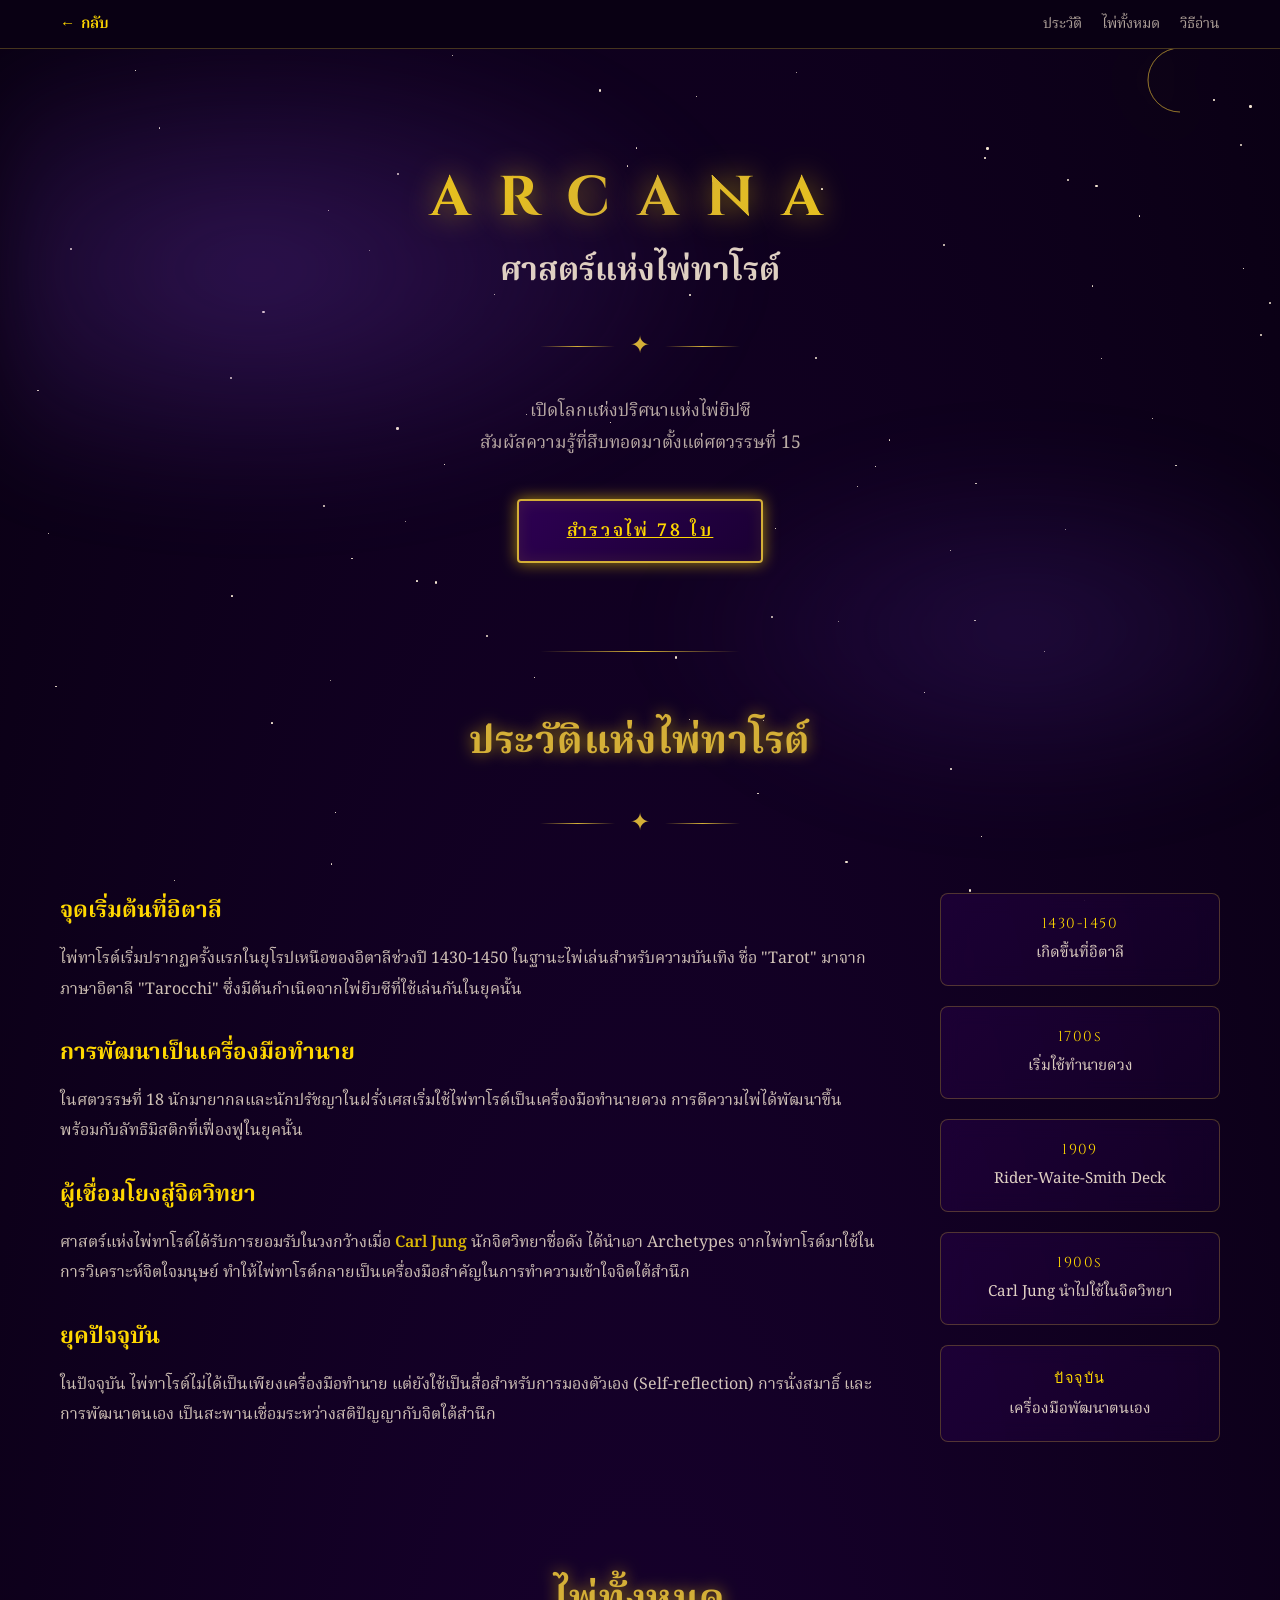
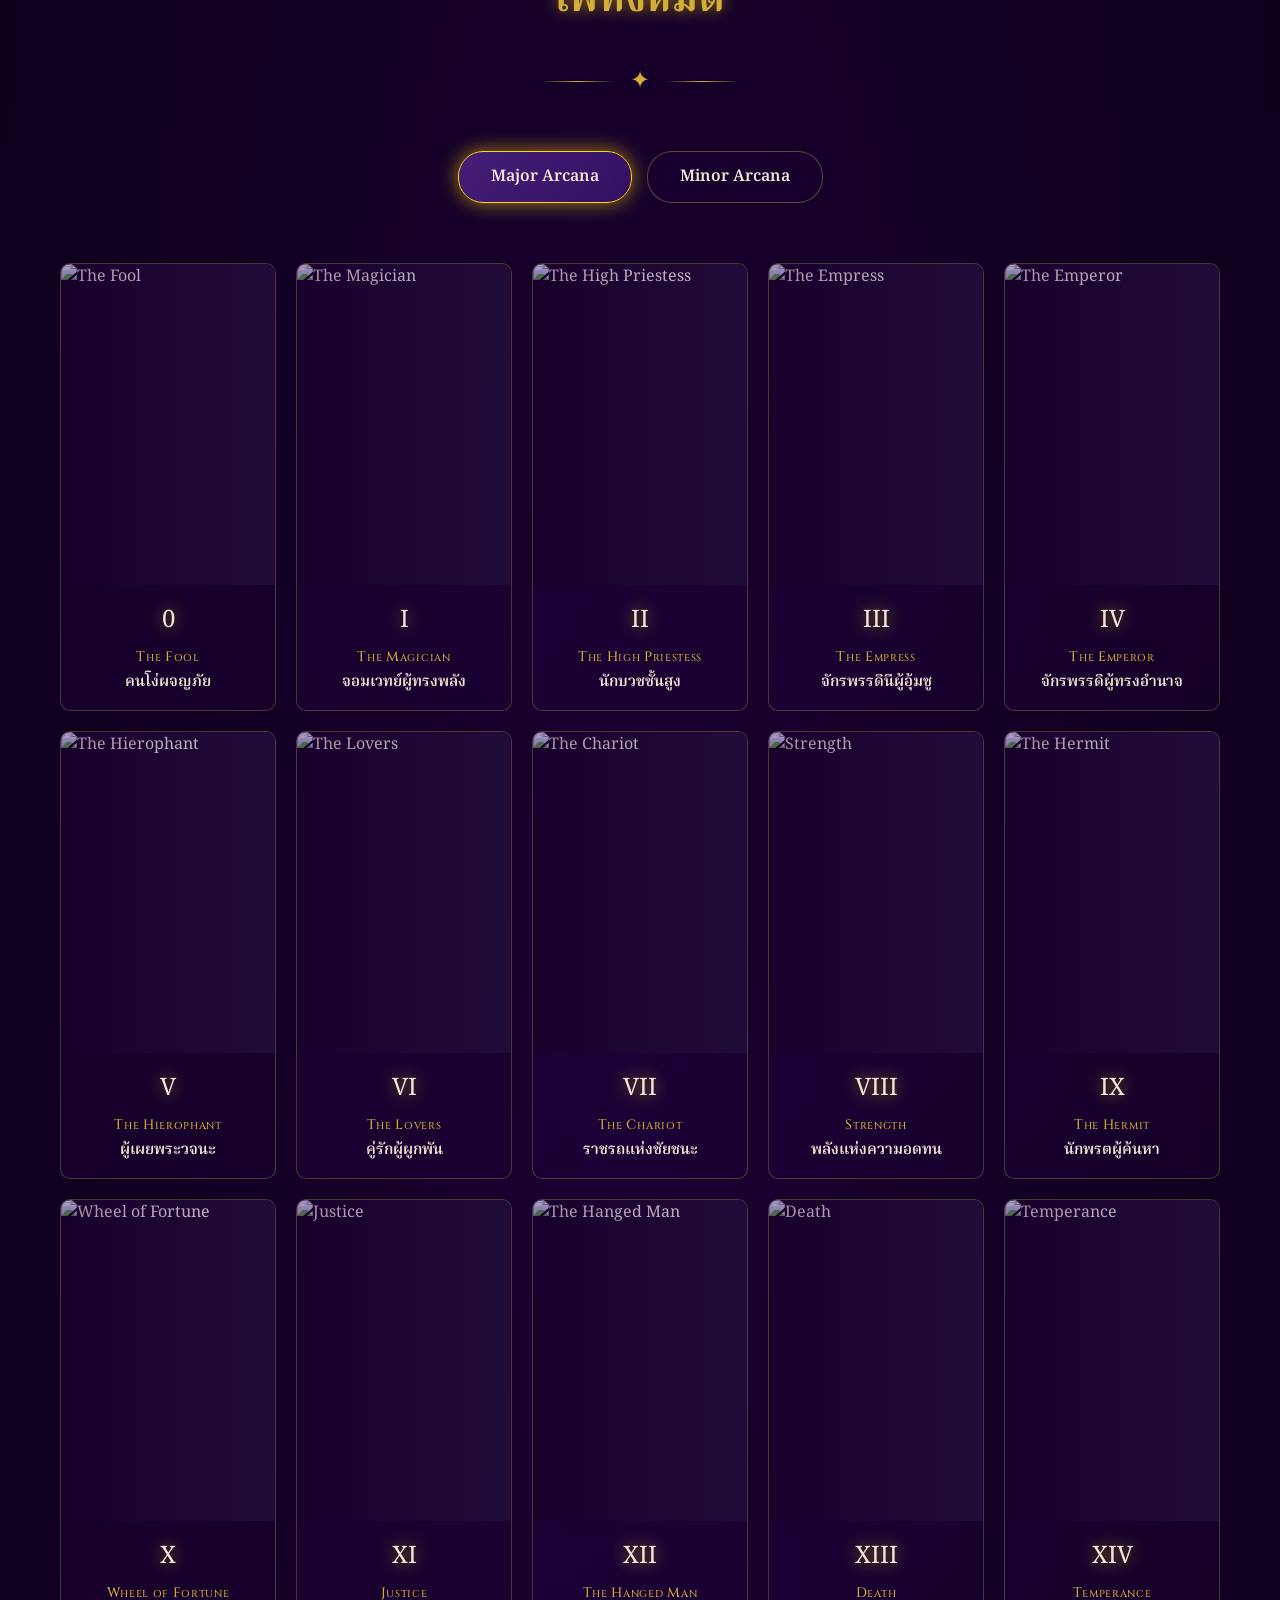
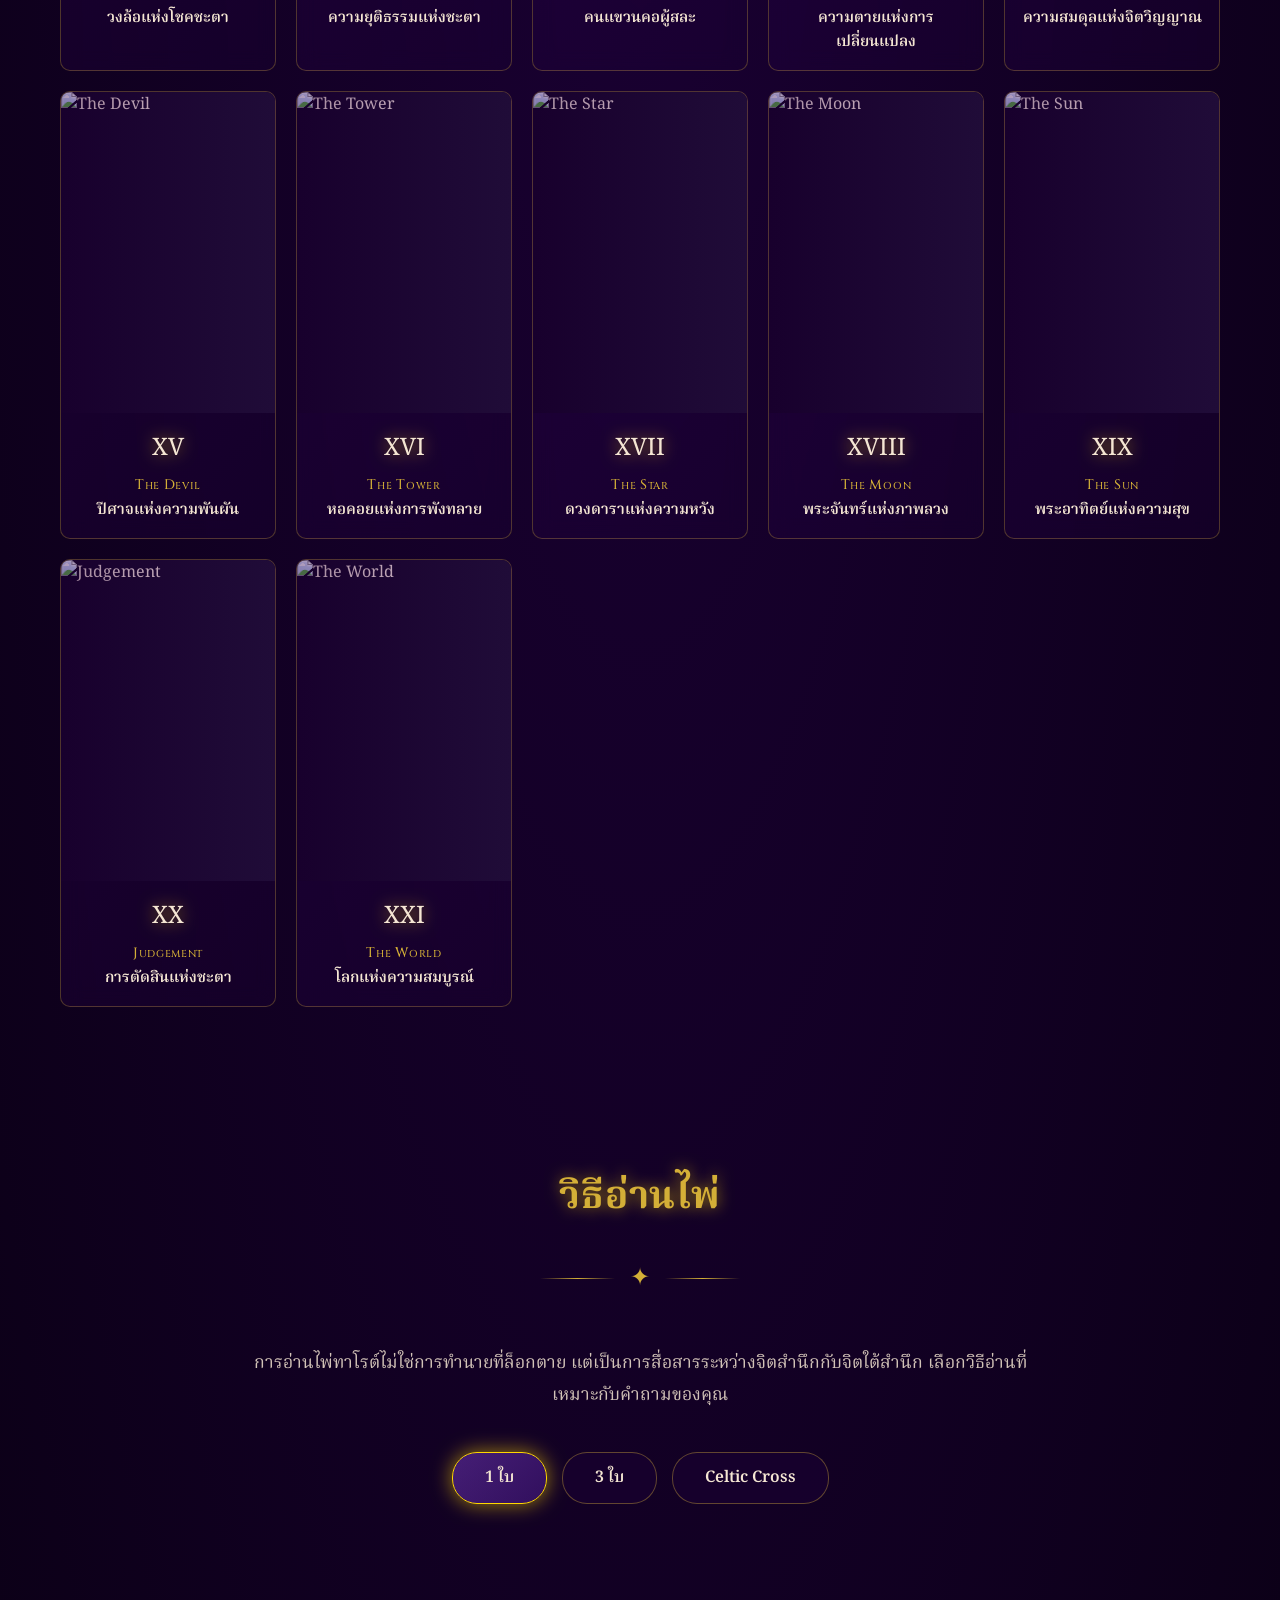
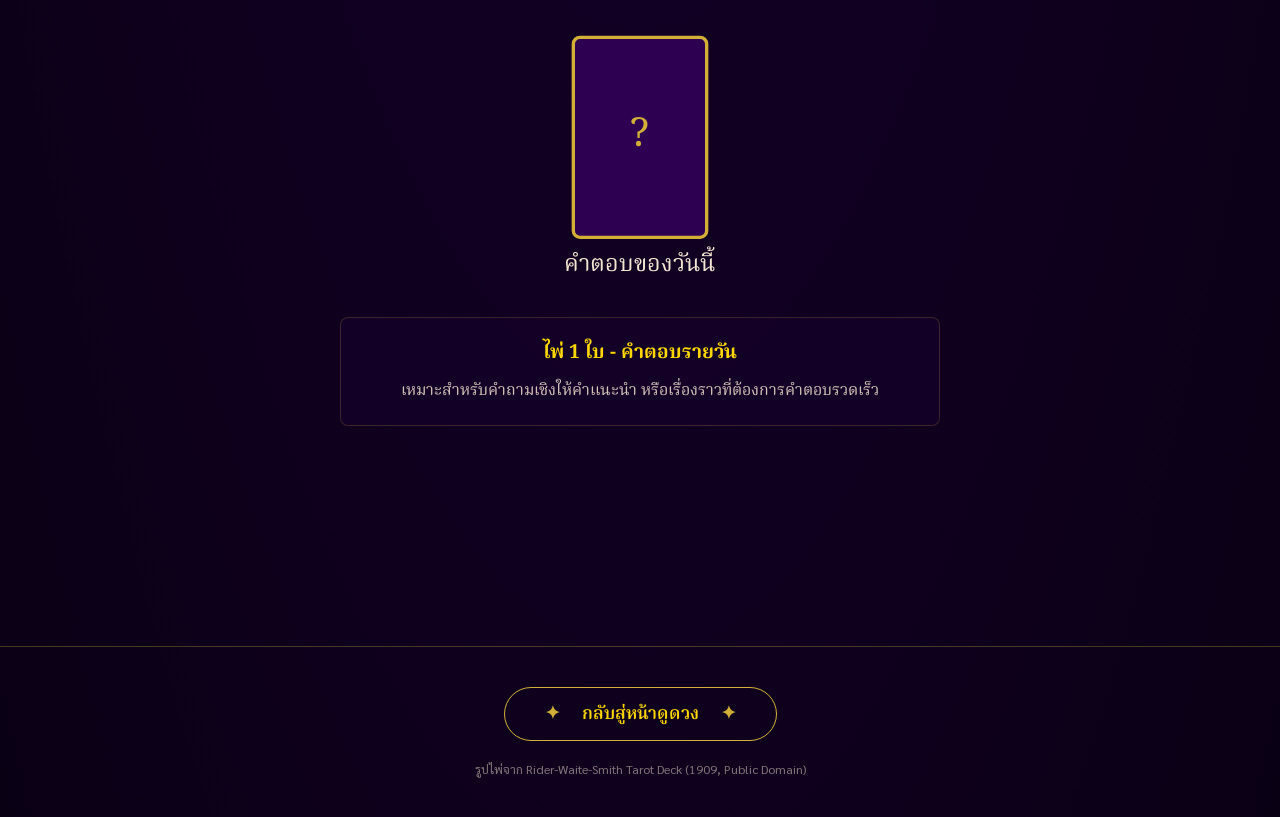
==== tarot-guide.html @ 5c2f0b28 "feat: add major features - reversed cards, future spread detection, share image, tarot guide - Add r" ====
<!DOCTYPE html>
<html lang="th">
<head>
<meta charset="UTF-8">
<meta name="viewport" content="width=device-width, initial-scale=1.0">
<title>ARCANA · ศาสตร์แห่งไพ่ทาโรต์</title>

<link rel="preconnect" href="https://fonts.googleapis.com">
<link rel="preconnect" href="https://fonts.gstatic.com" crossorigin>
<link href="https://fonts.googleapis.com/css2?family=Cinzel:wght@400;500;700&family=Noto+Serif+Thai:wght@400;500;600;700&family=Sarabun:wght@300;400;500&display=swap" rel="stylesheet">

<!-- Tailwind CSS for responsive utilities -->
<script src="https://cdn.tailwindcss.com"></script>
<script>
  tailwind.config = {
    theme: {
      extend: {
        colors: {
          'tarot-gold': '#d4af37',
          'tarot-gold-bright': '#ffd700',
          'tarot-cream': '#f5e6d3',
        }
      }
    }
  }
</script>

<link rel="stylesheet" href="css/style.css">
</head>
<body class="guide-page">

<!-- Background Effects -->
<div class="starfield" id="starfield"></div>
<div class="mist"></div>
<svg class="moon" viewBox="0 0 100 100" xmlns="http://www.w3.org/2000/svg">
  <defs>
    <radialGradient id="moonGlow" cx="50%" cy="50%" r="50%">
      <stop offset="0%" stop-color="#fff8d5" stop-opacity="0.95"/>
      <stop offset="100%" stop-color="#d4af37" stop-opacity="0.6"/>
    </radialGradient>
  </defs>
  <path d="M 50 10 A 40 40 0 1 0 50 90 A 32 32 0 1 1 50 10 Z"
      fill="url(#moonGlow)" stroke="#d4af37" stroke-width="0.5"/>
</svg>

<!-- Sticky Navigation -->
<nav class="guide-nav" id="guideNav">
  <div class="nav-container">
    <a href="index.html" class="nav-back">
      <span>←</span> กลับ
    </a>
    <div class="nav-links">
      <a href="#history" class="nav-link">ประวัติ</a>
      <a href="#cards" class="nav-link">ไพ่ทั้งหมด</a>
      <a href="#reading" class="nav-link">วิธีอ่าน</a>
    </div>
  </div>
</nav>

<!-- Main Content -->
<div class="guide-container">

  <!-- Hero Section -->
  <section class="guide-hero">
    <h1 class="hero-title">ARCANA</h1>
    <h2 class="hero-subtitle">ศาสตร์แห่งไพ่ทาโรต์</h2>
    <div class="divider-ornate"><span class="divider-ornate-symbol">✦</span></div>
    <p class="hero-description">
      เปิดโลกแห่งปริศนาแห่งไพ่ยิปซี
      <br class="hidden sm:inline">สัมผัสความรู้ที่สืบทอดมาตั้งแต่ศตวรรษที่ 15
    </p>
    <a href="#cards" class="btn-primary hero-cta">สำรวจไพ่ 78 ใบ</a>
  </section>

  <!-- History Section -->
  <section class="guide-section" id="history">
    <div class="section-header">
      <h2 class="section-title">ประวัติแห่งไพ่ทาโรต์</h2>
      <div class="divider-ornate"><span class="divider-ornate-symbol">✦</span></div>
    </div>

    <div class="history-content">
      <div class="history-text">
        <h3 class="history-era">จุดเริ่มต้นที่อิตาลี</h3>
        <p class="history-paragraph">
          ไพ่ทาโรต์เริ่มปรากฏครั้งแรกในยุโรปเหนือของอิตาลีช่วงปี 1430-1450 ในฐานะไพ่เล่นสำหรับความบันเทิง
          ชื่อ "Tarot" มาจากภาษาอิตาลี "Tarocchi" ซึ่งมีต้นกำเนิดจากไพ่ยิบซีที่ใช้เล่นกันในยุคนั้น
        </p>

        <h3 class="history-era">การพัฒนาเป็นเครื่องมือทำนาย</h3>
        <p class="history-paragraph">
          ในศตวรรษที่ 18 นักมายากลและนักปรัชญาในฝรั่งเศสเริ่มใช้ไพ่ทาโรต์เป็นเครื่องมือทำนายดวง
          การตีความไพ่ได้พัฒนาขึ้นพร้อมกับลัทธิมิสติกที่เฟื่องฟูในยุคนั้น
        </p>

        <h3 class="history-era">ผู้เชื่อมโยงสู่จิตวิทยา</h3>
        <p class="history-paragraph">
          ศาสตร์แห่งไพ่ทาโรต์ได้รับการยอมรับในวงกว้างเมื่อ <strong>Carl Jung</strong> นักจิตวิทยาชื่อดัง
          ได้นำเอา Archetypes จากไพ่ทาโรต์มาใช้ในการวิเคราะห์จิตใจมนุษย์
          ทำให้ไพ่ทาโรต์กลายเป็นเครื่องมือสำคัญในการทำความเข้าใจจิตใต้สำนึก
        </p>

        <h3 class="history-era">ยุคปัจจุบัน</h3>
        <p class="history-paragraph">
          ในปัจจุบัน ไพ่ทาโรต์ไม่ได้เป็นเพียงเครื่องมือทำนาย แต่ยังใช้เป็นสื่อสำหรับการมองตัวเอง (Self-reflection)
          การนั่งสมาธิ์ และการพัฒนาตนเอง เป็นสะพานเชื่อมระหว่างสติปัญญากับจิตใต้สำนึก
        </p>
      </div>

      <div class="history-timeline">
        <div class="timeline-item">
          <div class="timeline-year">1430-1450</div>
          <div class="timeline-event">เกิดขึ้นที่อิตาลี</div>
        </div>
        <div class="timeline-item">
          <div class="timeline-year">1700s</div>
          <div class="timeline-event">เริ่มใช้ทำนายดวง</div>
        </div>
        <div class="timeline-item">
          <div class="timeline-year">1909</div>
          <div class="timeline-event">Rider-Waite-Smith Deck</div>
        </div>
        <div class="timeline-item">
          <div class="timeline-year">1900s</div>
          <div class="timeline-event">Carl Jung นำไปใช้ในจิตวิทยา</div>
        </div>
        <div class="timeline-item">
          <div class="timeline-year">ปัจจุบัน</div>
          <div class="timeline-event">เครื่องมือพัฒนาตนเอง</div>
        </div>
      </div>
    </div>
  </section>

  <!-- All Cards Section -->
  <section class="guide-section" id="cards">
    <div class="section-header">
      <h2 class="section-title">ไพ่ทั้งหมด</h2>
      <div class="divider-ornate"><span class="divider-ornate-symbol">✦</span></div>
    </div>

    <!-- Arcana Tabs -->
    <div class="arcan-tabs">
      <button class="arcan-tab active" data-tab="major">Major Arcana</button>
      <button class="arcan-tab" data-tab="minor">Minor Arcana</button>
    </div>

    <!-- Major Arcana Grid -->
    <div class="tab-content active" id="major-content">
      <div class="cards-grid" id="majorGrid">
        <!-- Cards will be loaded via JS -->
      </div>
    </div>

    <!-- Minor Arcana Grid -->
    <div class="tab-content" id="minor-content">
      <!-- Suit Tabs -->
      <div class="suit-tabs">
        <button class="suit-tab active" data-suit="wands">🔥 Wands</button>
        <button class="suit-tab" data-suit="cups">💧 Cups</button>
        <button class="suit-tab" data-suit="swords">⚔️ Swords</button>
        <button class="suit-tab" data-suit="pentacles">⭐ Pentacles</button>
      </div>
      <div class="cards-grid" id="minorGrid">
        <!-- Cards will be loaded via JS -->
      </div>
    </div>
  </section>

  <!-- How to Read Section -->
  <section class="guide-section" id="reading">
    <div class="section-header">
      <h2 class="section-title">วิธีอ่านไพ่</h2>
      <div class="divider-ornate"><span class="divider-ornate-symbol">✦</span></div>
    </div>

    <p class="reading-intro">
      การอ่านไพ่ทาโรต์ไม่ใช่การทำนายที่ล็อกตาย แต่เป็นการสื่อสารระหว่างจิตสำนึกกับจิตใต้สำนึก
      เลือกวิธีอ่านที่เหมาะกับคำถามของคุณ
    </p>

    <!-- Spread Selection -->
    <div class="spread-selector">
      <button class="spread-btn active" data-spread="single">1 ใบ</button>
      <button class="spread-btn" data-spread="three">3 ใบ</button>
      <button class="spread-btn" data-spread="celtic">Celtic Cross</button>
    </div>

    <!-- Spread Diagrams -->
    <div class="spread-diagrams">
      <!-- Single Card Spread -->
      <div class="spread-diagram active" id="spread-single">
        <svg viewBox="0 0 300 200" class="spread-svg">
          <!-- Card -->
          <g class="spread-card" data-position="single">
            <rect x="110" y="50" width="80" height="120" rx="4" fill="#2d0052" stroke="#d4af37" stroke-width="2"/>
            <text x="150" y="115" text-anchor="middle" fill="#d4af37" font-size="24">?</text>
          </g>
          <!-- Position Label -->
          <text x="150" y="190" text-anchor="middle" fill="#f5e6d3" font-size="14">คำตอบของวันนี้</text>
        </svg>
        <div class="spread-description">
          <h4>ไพ่ 1 ใบ - คำตอบรายวัน</h4>
          <p>เหมาะสำหรับคำถามเชิงให้คำแนะนำ หรือเรื่องราวที่ต้องการคำตอบรวดเร็ว</p>
        </div>
      </div>

      <!-- Three Card Spread -->
      <div class="spread-diagram" id="spread-three">
        <svg viewBox="0 0 400 200" class="spread-svg">
          <!-- Past Card -->
          <g class="spread-card" data-position="past">
            <rect x="50" y="50" width="70" height="105" rx="4" fill="#2d0052" stroke="#d4af37" stroke-width="2"/>
            <text x="85" y="107" text-anchor="middle" fill="#d4af37" font-size="20">🌅</text>
          </g>
          <!-- Present Card -->
          <g class="spread-card" data-position="present">
            <rect x="165" y="50" width="70" height="105" rx="4" fill="#2d0052" stroke="#d4af37" stroke-width="2"/>
            <text x="200" y="107" text-anchor="middle" fill="#d4af37" font-size="20">🌙</text>
          </g>
          <!-- Future Card -->
          <g class="spread-card" data-position="future">
            <rect x="280" y="50" width="70" height="105" rx="4" fill="#2d0052" stroke="#d4af37" stroke-width="2"/>
            <text x="315" y="107" text-anchor="middle" fill="#d4af37" font-size="20">✨</text>
          </g>
          <!-- Position Labels -->
          <text x="85" y="175" text-anchor="middle" fill="#f5e6d3" font-size="12">อดีต</text>
          <text x="200" y="175" text-anchor="middle" fill="#f5e6d3" font-size="12">ปัจจุบัน</text>
          <text x="315" y="175" text-anchor="middle" fill="#f5e6d3" font-size="12">อนาคต</text>
        </svg>
        <div class="spread-description">
          <h4>ไพ่ 3 ใบ - อดีต ปัจจุบัน อนาคต</h4>
          <p>เหมาะสำหรับคำถามเชิงเวลา ดูแนวโลคและเหตุการณ์ที่ผ่านมาถึงอนาคต</p>
        </div>
      </div>

      <!-- Celtic Cross Spread -->
      <div class="spread-diagram" id="spread-celtic">
        <svg viewBox="0 0 350 250" class="spread-svg">
          <!-- Center Cross -->
          <!-- Card 1: Present -->
          <g class="spread-card" data-position="present-cross">
            <rect x="135" y="70" width="40" height="60" rx="3" fill="#2d0052" stroke="#d4af37" stroke-width="1.5"/>
            <text x="155" y="105" text-anchor="middle" fill="#d4af37" font-size="12">1</text>
          </g>
          <!-- Card 2: Challenge -->
          <g class="spread-card" data-position="challenge">
            <rect x="135" y="20" width="40" height="60" rx="3" fill="#2d0052" stroke="#d4af37" stroke-width="1.5"/>
            <text x="155" y="55" text-anchor="middle" fill="#d4af37" font-size="12">2</text>
          </g>
          <!-- Card 3: Past -->
          <g class="spread-card" data-position="past-cross">
            <rect x="85" y="70" width="40" height="60" rx="3" fill="#2d0052" stroke="#d4af37" stroke-width="1.5"/>
            <text x="105" y="105" text-anchor="middle" fill="#d4af37" font-size="12">3</text>
          </g>
          <!-- Card 4: Future -->
          <g class="spread-card" data-position="future-cross">
            <rect x="185" y="70" width="40" height="60" rx="3" fill="#2d0052" stroke="#d4af37" stroke-width="1.5"/>
            <text x="205" y="105" text-anchor="middle" fill="#d4af37" font-size="12">4</text>
          </g>
          <!-- Card 5: Above -->
          <g class="spread-card" data-position="above">
            <rect x="135" y="130" width="40" height="60" rx="3" fill="#2d0052" stroke="#d4af37" stroke-width="1.5"/>
            <text x="155" y="165" text-anchor="middle" fill="#d4af37" font-size="12">5</text>
          </g>
          <!-- Card 6: Below -->
          <g class="spread-card" data-position="below">
            <rect x="255" y="70" width="40" height="60" rx="3" fill="#2d0052" stroke="#d4af37" stroke-width="1.5"/>
            <text x="275" y="105" text-anchor="middle" fill="#d4af37" font-size="12">6</text>
          </g>
          <!-- Staff Cards -->
          <g class="spread-card" data-position="staff1">
            <rect x="255" y="140" width="35" height="52" rx="3" fill="#2d0052" stroke="#d4af37" stroke-width="1.5"/>
            <text x="272" y="171" text-anchor="middle" fill="#d4af37" font-size="10">7</text>
          </g>
          <g class="spread-card" data-position="staff2">
            <rect x="295" y="140" width="35" height="52" rx="3" fill="#2d0052" stroke="#d4af37" stroke-width="1.5"/>
            <text x="312" y="171" text-anchor="middle" fill="#d4af37" font-size="10">8</text>
          </g>
          <g class="spread-card" data-position="staff3">
            <rect x="255" y="195" width="35" height="52" rx="3" fill="#2d0052" stroke="#d4af37" stroke-width="1.5"/>
            <text x="272" y="226" text-anchor="middle" fill="#d4af37" font-size="10">9</text>
          </g>
          <g class="spread-card" data-position="staff4">
            <rect x="295" y="195" width="35" height="52" rx="3" fill="#2d0052" stroke="#d4af37" stroke-width="1.5"/>
            <text x="312" y="226" text-anchor="middle" fill="#d4af37" font-size="10">10</text>
          </g>
          <!-- Labels -->
          <text x="155" y="5" text-anchor="middle" fill="#f5e6d3" font-size="8">สถานการณ์ปัจจุบัน</text>
          <text x="155" y="260" text-anchor="middle" fill="#f5e6d3" font-size="8">อุปสรรค</text>
        </svg>
        <div class="spread-description">
          <h4>Celtic Cross - การอ่านแบบลึกซึ้ง</h4>
          <p>เหมาะสำหรับคำถามที่ซับซ้อน ต้องการการวิเคราะห์ละเอียดทุกด้าน</p>
        </div>
      </div>
    </div>

    <!-- Position Tooltip -->
    <div class="position-tooltip" id="positionTooltip">
      <h5 class="tooltip-title"></h5>
      <p class="tooltip-text"></p>
    </div>
  </section>

</div>

<!-- Footer -->
<footer class="guide-footer">
  <a href="index.html" class="footer-link">
    <span class="footer-ornate">✦</span>
    กลับสู่หน้าดูดวง
    <span class="footer-ornate">✦</span>
  </a>
  <p class="footer-credit">
    รูปไพ่จาก Rider-Waite-Smith Tarot Deck (1909, Public Domain)
  </p>
</footer>

<!-- Card Modal -->
<div class="card-modal" id="cardModal">
  <div class="modal-overlay" id="modalOverlay"></div>
  <div class="modal-content">
    <button class="modal-close" id="modalClose">&times;</button>
    <div class="modal-body">
      <div class="modal-image">
        <img id="modalCardImage" src="" alt="" loading="lazy">
      </div>
      <div class="modal-info">
        <div class="modal-header">
          <h3 class="modal-title-th" id="modalTitleTh"></h3>
          <h4 class="modal-title-en" id="modalTitleEn"></h4>
          <div class="modal-symbol" id="modalSymbol"></div>
        </div>
        <div class="modal-meanings">
          <h5 class="meanings-title">ความหมายแยกตามหมวด</h5>
          <div class="meanings-list" id="modalMeanings"></div>
        </div>
      </div>
    </div>
  </div>
</div>

<script src="js/guide.js"></script>
</body>
</html>
---- css/style.css ----
:root {
  --bg-deep: #0a0014;
  --bg-mid: #1a0033;
  --bg-light: #2d0052;
  --gold: #d4af37;
  --gold-bright: #ffd700;
  --gold-glow: rgba(255, 215, 0, 0.6);
  --cream: #f5e6d3;
  --purple-mist: rgba(120, 60, 200, 0.3);
}

* { margin: 0; padding: 0; box-sizing: border-box; }

html, body {
  width: 100%;
  min-height: 100vh;
  overflow-x: hidden;
  scroll-behavior: smooth;
}

body {
  font-family: 'Noto Serif Thai', 'Sarabun', serif;
  background: radial-gradient(ellipse at center, var(--bg-mid) 0%, var(--bg-deep) 100%);
  color: var(--cream);
  position: relative;
  overflow-y: auto;
}

/* ===== ฉากหลัง ===== */
.starfield {
  position: fixed;
  top: 0; left: 0;
  width: 100%; height: 100%;
  pointer-events: none;
  z-index: 0;
}

.star {
  position: absolute;
  background: var(--cream);
  border-radius: 50%;
  animation: twinkle ease-in-out infinite;
}

@keyframes twinkle {
  0%, 100% { opacity: 0.2; transform: scale(0.8); }
  50% { opacity: 1; transform: scale(1.2); box-shadow: 0 0 4px var(--gold-glow); }
}

.mist {
  position: fixed;
  top: 0; left: 0;
  width: 100%; height: 100%;
  background:
    radial-gradient(ellipse 800px 400px at 20% 30%, var(--purple-mist) 0%, transparent 60%),
    radial-gradient(ellipse 600px 300px at 80% 70%, rgba(80, 40, 150, 0.25) 0%, transparent 60%);
  filter: blur(40px);
  animation: drift 20s ease-in-out infinite;
  pointer-events: none;
  z-index: 0;
}

@keyframes drift {
  0%, 100% { transform: translate(0, 0); }
  50% { transform: translate(30px, -20px); }
}

.moon {
  position: fixed;
  top: 40px;
  right: 60px;
  width: 80px;
  height: 80px;
  z-index: 1;
  filter: drop-shadow(0 0 20px var(--gold-glow));
  animation: moon-glow 4s ease-in-out infinite;
  pointer-events: none;
}

@keyframes moon-glow {
  0%, 100% { filter: drop-shadow(0 0 12px var(--gold-glow)); }
  50% { filter: drop-shadow(0 0 20px var(--gold-glow)); }
}

/* ===== container ===== */
.container {
  position: relative;
  z-index: 2;
  max-width: 1200px;
  margin: 0 auto;
  padding: 40px 20px 80px;
  min-height: 100vh;
}

.section { display: none; animation: fadeIn 0.8s ease-out; position: relative; z-index: 3; }
.section.active { display: block; }

@keyframes fadeIn {
  from { opacity: 0; transform: translateY(20px); }
  to { opacity: 1; transform: translateY(0); }
}

@keyframes fanCardEntrance {
  from {
    opacity: 0;
    transform: translateZ(0) rotate(var(--base-rot)) scale(0.3);
  }
  to {
    opacity: 1;
    transform: translateZ(0) rotate(var(--base-rot)) scale(var(--base-scale));
  }
}

/* ===== Landing ===== */
.landing { text-align: center; padding: 80px 20px; position: relative; z-index: 4; }

.title-main {
  font-family: 'Cinzel', serif;
  font-size: 1.8rem;
  letter-spacing: 0.4em;
  color: var(--gold);
  margin-bottom: 20px;
  text-shadow: 0 0 20px var(--gold-glow);
}

.title-thai {
  font-family: 'Noto Serif Thai', serif;
  font-weight: 700;
  font-size: 3.2rem;
  background: linear-gradient(135deg, var(--gold-bright) 0%, var(--cream) 50%, var(--gold) 100%);
  -webkit-background-clip: text;
  -webkit-text-fill-color: transparent;
  background-clip: text;
  margin-bottom: 30px;
  text-shadow: 0 0 30px var(--gold-glow);
}

.subtitle {
  font-size: 1.15rem;
  line-height: 1.8;
  color: var(--cream);
  opacity: 0.85;
  max-width: 600px;
  margin: 0 auto 50px;
  font-weight: 300;
}

.divider-ornate {
  width: 200px;
  margin: 30px auto;
  display: flex;
  align-items: center;
  justify-content: center;
  gap: 15px;
}

.divider-ornate::before,
.divider-ornate::after {
  content: '';
  flex: 1;
  height: 1px;
  background: linear-gradient(90deg, transparent, var(--gold), transparent);
}

.divider-ornate-symbol { color: var(--gold); font-size: 1.5rem; }

.btn-primary {
  display: inline-block;
  padding: 18px 60px;
  background: linear-gradient(135deg, var(--bg-light) 0%, var(--bg-mid) 100%);
  border: 2px solid var(--gold);
  color: var(--gold-bright);
  font-family: 'Noto Serif Thai', serif;
  font-size: 1.2rem;
  font-weight: 600;
  letter-spacing: 0.15em;
  cursor: pointer;
  border-radius: 4px;
  transition: all 0.4s ease;
  box-shadow: 0 0 15px var(--gold-glow), inset 0 0 15px rgba(255, 215, 0, 0.1);
  position: relative;
  overflow: hidden;
}

.btn-primary:disabled {
  opacity: 0.5;
  cursor: not-allowed;
  filter: grayscale(0.3);
}

.btn-primary:not(:disabled):hover {
  transform: translateY(-2px);
  box-shadow: 0 0 25px var(--gold-glow), inset 0 0 20px rgba(255, 215, 0, 0.2);
  letter-spacing: 0.2em;
}

.btn-primary::before {
  content: '';
  position: absolute;
  top: 0; left: -100%;
  width: 100%; height: 100%;
  background: linear-gradient(90deg, transparent, rgba(255, 215, 0, 0.3), transparent);
  transition: left 0.6s;
}

.btn-primary:not(:disabled):hover::before { left: 100%; }

/* ===== หมวด ===== */
.section-title {
  font-family: 'Noto Serif Thai', serif;
  font-weight: 700;
  font-size: 2.2rem;
  color: var(--gold);
  text-align: center;
  margin-bottom: 15px;
  text-shadow: 0 0 15px var(--gold-glow);
}

.section-subtitle {
  text-align: center;
  color: var(--cream);
  opacity: 0.7;
  margin-bottom: 50px;
  font-size: 1rem;
}

.category-grid {
  display: flex;
  flex-wrap: wrap;
  justify-content: center;
  gap: 18px;
  max-width: 900px;
  margin: 0 auto 40px;
  position: relative;
  z-index: 5;
}

.category-card {
  flex: 1 1 160px;
  max-width: 180px;
  background: linear-gradient(135deg, rgba(45, 0, 82, 0.6) 0%, rgba(26, 0, 51, 0.6) 100%);
  border: 1.5px solid rgba(212, 175, 55, 0.4);
  border-radius: 8px;
  padding: 28px 18px;
  text-align: center;
  cursor: pointer;
  transition: all 0.3s ease;
  backdrop-filter: blur(10px);
}

.category-card:hover {
  border-color: var(--gold);
  transform: translateY(-4px);
  box-shadow: 0 6px 20px var(--gold-glow);
  background: linear-gradient(135deg, rgba(80, 30, 150, 0.6) 0%, rgba(45, 0, 82, 0.6) 100%);
}

.category-card.selected {
  border-color: var(--gold-bright);
  background: linear-gradient(135deg, rgba(120, 60, 200, 0.5) 0%, rgba(80, 30, 150, 0.5) 100%);
  box-shadow: 0 0 20px var(--gold-glow);
}

.category-emoji {
  font-size: 2.6rem;
  display: block;
  margin-bottom: 10px;
  filter: drop-shadow(0 0 10px var(--gold-glow));
}

.category-name {
  font-family: 'Noto Serif Thai', serif;
  font-weight: 600;
  font-size: 1.1rem;
  color: var(--cream);
}

.question-input-wrap { max-width: 600px; margin: 0 auto 40px; position: relative; z-index: 5; }

.question-label {
  display: block;
  text-align: center;
  color: var(--cream);
  opacity: 0.8;
  margin-bottom: 12px;
  font-size: 0.95rem;
}

.question-input {
  width: 100%;
  padding: 15px 20px;
  background: rgba(10, 0, 20, 0.6);
  border: 1.5px solid rgba(212, 175, 55, 0.3);
  border-radius: 6px;
  color: var(--cream);
  font-family: 'Sarabun', sans-serif;
  font-size: 1rem;
  resize: vertical;
  min-height: 60px;
  transition: all 0.3s ease;
}

.question-input:focus {
  outline: none;
  border-color: var(--gold);
  box-shadow: 0 0 12px rgba(212, 175, 55, 0.3);
}

.center-btn { text-align: center; margin-top: 30px; position: relative; z-index: 6; }

/* ===== หน้าเปิดไพ่ ===== */
.draw-status {
  text-align: center;
  margin-bottom: 20px;
  z-index: 5;
  position: relative;
}

.draw-position {
  font-family: 'Noto Serif Thai', serif;
  font-weight: 700;
  font-size: 1.6rem;
  color: var(--gold-bright);
  margin-bottom: 8px;
  text-shadow: 0 0 15px var(--gold-glow);
}

.draw-position-desc {
  color: var(--cream);
  opacity: 0.75;
  font-size: 0.95rem;
}

.draw-progress {
  display: flex;
  justify-content: center;
  gap: 12px;
  margin: 18px 0;
}

.progress-dot {
  width: 14px; height: 14px;
  border-radius: 50%;
  border: 2px solid var(--gold);
  background: transparent;
  transition: all 0.3s ease;
}

.progress-dot.active {
  background: var(--gold-bright);
  box-shadow: 0 0 8px var(--gold-glow);
}

.progress-dot.done { background: var(--gold); }

/* ===== พัดครึ่งวงกลม ===== */
/*
   หลักการ: ใช้ container สูงพอที่พัดจะกางได้
   ไพ่แต่ละใบ position absolute ที่ตำแหน่งเดียวกัน (ตรงกลางบน)
   แล้วใช้ transform: rotate(angle) translateY(radius) rotate(-angle)
   ให้แต่ละใบเลื่อนออกจากจุดศูนย์กลางตามมุม
*/
/* ============================================
   CINEMATIC TAROT FAN - Premium Semi-Circular Spread
   ============================================
   - Elegant 160° arc for dramatic casino-style fan
   - Responsive radius calculation (45-55% screen width)
   - Center pivot creates natural radial arrangement
   - Soft glow and depth effects for luxury feel
   - Outer cards rotate outward naturally
   - Center card remains near-vertical
   ============================================ */

.fan-container {
  position: relative;
  width: 100%;
  height: 564px;  /* B(100) + bottom(60) + height(144) + r(220) + buffer(20) + extra(20) */
  margin: 160px 0 20px;
  overflow: visible;
}

/* Subtle ambient glow beneath the fan */
.fan-container::before {
  content: '';
  position: absolute;
  bottom: 100px;
  left: 50%;
  transform: translateX(-50%);
  width: min(500px, 85vw);
  height: 100px;
  background: radial-gradient(ellipse at center bottom,
    rgba(147, 51, 234, 0.15) 0%,
    rgba(147, 51, 234, 0.05) 40%,
    transparent 70%);
  filter: blur(25px);
  pointer-events: none;
  z-index: 0;
}

/* fan-wrap = Center pivot point for radial fan arrangement */
.fan-wrap {
  position: absolute;
  left: 50%;
  bottom: 100px;  /* B สำหรับ desktop */
  width: 0;
  height: 0;
}

/* ไพ่แต่ละใบ - Premium Card Transform System */
.tarot-card {
  position: absolute;
  left: -45px;
  bottom: 60px;
  width: 90px;
  height: 144px;
  cursor: pointer;
  transform-origin: 50% calc(100% + 60px);
  transition: transform 0.3s ease, filter 0.3s ease;
}

.tarot-card:hover {
  transform: rotate(var(--rot)) translateY(-15px) scale(1.05);
  z-index: 100;
  filter: brightness(1.1) drop-shadow(0 8px 20px rgba(0, 0, 0, 0.5));
}

.tarot-card:hover .card-face {
  box-shadow:
    0 0 20px rgba(212, 175, 55, 0.4),
    0 0 40px rgba(147, 51, 234, 0.2),
    0 8px 25px rgba(0, 0, 0, 0.6);
}

.tarot-card.selected {
  pointer-events: none;
  opacity: 0.3;
  filter: grayscale(0.7);
}

.card-inner {
  width: 100%;
  height: 100%;
  position: relative;
}

.card-face {
  position: absolute;
  width: 100%; height: 100%;
  border-radius: 7px;
  overflow: hidden;
  border: 1.8px solid var(--gold);
  box-shadow:
    0 6px 16px rgba(0, 0, 0, 0.6),
    0 0 0 1px rgba(212, 175, 55, 0.1),
    inset 0 0 20px rgba(147, 51, 234, 0.1);
  transition: box-shadow 0.3s ease;
  backface-visibility: hidden;
}

.card-back {
  background:
    radial-gradient(circle at center, rgba(120, 60, 200, 0.4) 0%, var(--bg-mid) 70%),
    var(--bg-deep);
  display: flex;
  align-items: center;
  justify-content: center;
  padding: 6px;
}

.card-back svg {
  width: 100%;
  height: 100%;
  opacity: 0.9;
}

/* ===== ผลทำนาย ===== */
.result-section { padding: 20px 0; z-index: 5; position: relative; }

.selected-cards {
  display: flex;
  justify-content: center;
  gap: 30px;
  margin: 30px 0 50px;
  flex-wrap: wrap;
  position: relative;
  z-index: 8;
}

.selected-card-wrap {
  text-align: center;
  animation: cardReveal 0.8s ease-out forwards;
  opacity: 0;
}

.selected-card-wrap:nth-child(1) { animation-delay: 0.2s; }
.selected-card-wrap:nth-child(2) { animation-delay: 0.5s; }
.selected-card-wrap:nth-child(3) { animation-delay: 0.8s; }

@keyframes cardReveal {
  from { opacity: 0; transform: translateY(30px) scale(0.9); }
  to { opacity: 1; transform: translateY(0) scale(1); }
}

.selected-card-display {
  width: 140px;
  height: 240px;
  border: 2px solid var(--gold);
  border-radius: 8px;
  margin: 0 auto 12px;
  box-shadow: 0 0 18px var(--gold-glow);
  overflow: hidden;
  background: var(--cream);
}

.selected-card-display img {
  width: 100%;
  height: 100%;
  object-fit: cover;
  display: block;
  transition: transform 0.3s ease;
}

/* ===== Reversed Card Styles ===== */
.selected-card-display.card-reversed {
  position: relative;
  background: rgba(139, 0, 0, 0.15);
  border-color: #ff6b6b;
}

.card-reversed img {
  transform: rotate(180deg);
}

.reversed-badge {
  position: absolute;
  top: 8px;
  right: 8px;
  background: linear-gradient(135deg, #ff6b6b 0%, #c0392b 100%);
  color: white;
  font-family: 'Noto Serif Thai', serif;
  font-weight: 700;
  font-size: 0.7rem;
  padding: 4px 8px;
  border-radius: 4px;
  z-index: 10;
  box-shadow: 0 2px 8px rgba(0, 0, 0, 0.4);
  letter-spacing: 0.05em;
}

.reading-reversed {
  background: linear-gradient(135deg, rgba(139, 0, 0, 0.2) 0%, rgba(26, 0, 51, 0.5) 100%);
  border-color: rgba(255, 107, 107, 0.5);
}

.reading-reversed .reading-header {
  border-bottom-color: rgba(255, 107, 107, 0.4);
}

.reading-reversed .reading-card-name {
  color: #ffb8b8;
}

.reversed-indicator {
  color: #ff6b6b;
  font-weight: 600;
  font-size: 0.85rem;
  margin-left: 6px;
}

.reversed-note {
  margin-top: 15px;
  padding: 12px 16px;
  background: rgba(255, 107, 107, 0.15);
  border-left: 3px solid #ff6b6b;
  border-radius: 4px;
  font-family: 'Sarabun', sans-serif;
  font-size: 0.9rem;
  color: #ffb8b8;
  line-height: 1.6;
}

.selected-card-name {
  font-family: 'Noto Serif Thai', serif;
  font-weight: 700;
  font-size: 1rem;
  color: var(--cream);
  margin-bottom: 4px;
}

.selected-card-name-en {
  font-family: 'Cinzel', serif;
  font-size: 0.75rem;
  color: var(--gold);
  opacity: 0.85;
  letter-spacing: 0.05em;
  font-variant: small-caps;
}

.position-label {
  font-family: 'Noto Serif Thai', serif;
  font-weight: 700;
  font-size: 1rem;
  color: var(--gold-bright);
  margin-top: 10px;
  letter-spacing: 0.1em;
}

.reading-block {
  background: linear-gradient(135deg, rgba(45, 0, 82, 0.5) 0%, rgba(26, 0, 51, 0.5) 100%);
  border: 1.5px solid rgba(212, 175, 55, 0.4);
  border-radius: 8px;
  padding: 30px;
  margin-bottom: 25px;
  backdrop-filter: blur(10px);
  opacity: 0;
  animation: blockReveal 0.8s ease-out forwards;
  position: relative;
  z-index: 10;
}

.reading-block:nth-of-type(1) { animation-delay: 1.2s; }
.reading-block:nth-of-type(2) { animation-delay: 1.7s; }
.reading-block:nth-of-type(3) { animation-delay: 2.2s; }
.reading-block:nth-of-type(4) { animation-delay: 2.8s; }

@keyframes blockReveal {
  from { opacity: 0; transform: translateY(20px); }
  to { opacity: 1; transform: translateY(0); }
}

.reading-header {
  display: flex;
  align-items: center;
  gap: 12px;
  margin-bottom: 15px;
  border-bottom: 1px solid rgba(212, 175, 55, 0.3);
  padding-bottom: 12px;
}

.reading-icon { font-size: 1.6rem; }

.reading-title {
  font-family: 'Noto Serif Thai', serif;
  font-weight: 700;
  font-size: 1.3rem;
  color: var(--gold-bright);
  flex: 1;
}

.reading-card-name {
  color: var(--cream);
  font-size: 0.95rem;
  opacity: 0.85;
  text-align: right;
}

.reading-card-name .en {
  font-family: 'Cinzel', serif;
  font-size: 0.85rem;
  display: block;
  opacity: 0.7;
  margin-top: 2px;
}

.reading-text {
  font-family: 'Noto Serif Thai', serif;
  line-height: 1.85;
  font-size: 1.05rem;
  color: var(--cream);
}

.reading-summary-block {
  background: linear-gradient(135deg, rgba(120, 60, 200, 0.4) 0%, rgba(45, 0, 82, 0.4) 100%);
  border: 2px solid var(--gold);
  box-shadow: 0 0 20px rgba(212, 175, 55, 0.2);
}

.action-row {
  display: flex;
  justify-content: center;
  gap: 20px;
  margin-top: 50px;
  flex-wrap: wrap;
  position: relative;
  z-index: 6;
}

.btn-secondary {
  padding: 14px 40px;
  background: transparent;
  border: 1.5px solid var(--gold);
  color: var(--gold);
  font-family: 'Noto Serif Thai', serif;
  font-size: 1.05rem;
  letter-spacing: 0.1em;
  cursor: pointer;
  border-radius: 4px;
  transition: all 0.3s ease;
}

.btn-secondary:hover {
  background: rgba(212, 175, 55, 0.15);
  box-shadow: 0 0 20px var(--gold-glow);
}

.btn-secondary:disabled {
  opacity: 0.5;
  cursor: not-allowed;
  filter: grayscale(0.3);
}

/* ===== footer ===== */
.footer {
  text-align: center;
  margin-top: 80px;
  padding: 40px 20px;
  border-top: 1px solid rgba(212, 175, 55, 0.3);
  position: relative;
  z-index: 3;
}

.footer-text {
  color: var(--cream);
  opacity: 0.8;
  font-size: 1rem;
  margin-bottom: 15px;
}

.footer-ig {
  display: inline-flex;
  align-items: center;
  gap: 8px;
  color: var(--gold-bright);
  text-decoration: none;
  font-weight: 600;
  font-size: 1.1rem;
  padding: 10px 25px;
  border: 1.5px solid var(--gold);
  border-radius: 50px;
  transition: all 0.3s ease;
}

.footer-ig:hover {
  background: rgba(212, 175, 55, 0.15);
  box-shadow: 0 0 15px var(--gold-glow);
  transform: translateY(-2px);
}

.footer-credit {
  margin-top: 20px;
  font-size: 0.78rem;
  opacity: 0.5;
  color: var(--cream);
  font-family: 'Sarabun', sans-serif;
}

.footer-ornate { color: var(--gold); margin: 0 10px; }

/* ===== Responsive ===== */
/* radius per breakpoint (JS): >1024→220, >768→160, >480→115, ≤480→95
   container height = B + 60(card_bottom) + 144(card_h) + radius + 20(buffer) */

@media (max-width: 1024px) {
  .fan-wrap { bottom: 60px; }
  .fan-container { height: 444px; margin: 140px 0 20px; }
}

@media (max-width: 768px) {
  .title-thai { font-size: 2.3rem; }
  .title-main { font-size: 1.3rem; letter-spacing: 0.25em; }
  .moon { width: 50px; height: 50px; top: 20px; right: 20px; }
  .fan-wrap { bottom: 40px; }
  .fan-container { height: 379px; margin: 120px 0 20px; }
  .selected-card-display { width: 110px; height: 188px; }
  .reading-block { padding: 20px; }
  .reading-text { font-size: 1rem; }
  .section-title { font-size: 1.7rem; }
  .container { padding: 20px 15px 60px; }
  .reading-header { flex-direction: column; align-items: flex-start; gap: 8px; }
  .reading-card-name { text-align: left; }
}

@media (max-width: 480px) {
  .title-thai { font-size: 1.9rem; }
  .fan-wrap { bottom: 30px; }
  .fan-container { height: 349px; margin: 100px 0 20px; }
  .draw-position { font-size: 1.25rem; }
  .draw-position-desc { font-size: 0.85rem; }
}

/* ========================================================================
   TAROT GUIDE PAGE STYLES
   ========================================================================
   Styles for tarot-guide.html - Encyclopedia and educational content
   ======================================================================== */

/* ===== Guide Page Body ===== */
.guide-page {
  padding-top: 60px;
}

/* ===== Sticky Navigation ===== */
.guide-nav {
  position: fixed;
  top: 0;
  left: 0;
  right: 0;
  z-index: 1000;
  background: rgba(10, 0, 20, 0.95);
  backdrop-filter: blur(10px);
  border-bottom: 1px solid rgba(212, 175, 55, 0.3);
  transition: all 0.3s ease;
}

.nav-container {
  max-width: 1200px;
  margin: 0 auto;
  padding: 12px 20px;
  display: flex;
  justify-content: space-between;
  align-items: center;
}

.nav-back {
  display: flex;
  align-items: center;
  gap: 6px;
  color: var(--gold-bright);
  text-decoration: none;
  font-family: 'Noto Serif Thai', serif;
  font-weight: 600;
  font-size: 0.95rem;
  transition: all 0.3s ease;
}

.nav-back:hover {
  color: var(--cream);
  transform: translateX(-3px);
}

.nav-links {
  display: flex;
  gap: 20px;
}

.nav-link {
  color: var(--cream);
  text-decoration: none;
  font-family: 'Noto Serif Thai', serif;
  font-size: 0.9rem;
  opacity: 0.7;
  transition: all 0.3s ease;
  position: relative;
}

.nav-link:hover,
.nav-link.active {
  opacity: 1;
  color: var(--gold-bright);
}

.nav-link.active::after {
  content: '';
  position: absolute;
  bottom: -4px;
  left: 0;
  right: 0;
  height: 2px;
  background: var(--gold-bright);
  box-shadow: 0 0 8px var(--gold-glow);
}

/* ===== Guide Container ===== */
.guide-container {
  position: relative;
  z-index: 2;
  max-width: 1200px;
  margin: 0 auto;
  padding: 40px 20px 80px;
}

/* ===== Hero Section ===== */
.guide-hero {
  text-align: center;
  padding: 60px 20px 80px;
  animation: fadeIn 0.8s ease-out;
  position: relative;
}

.guide-hero::after {
  content: '';
  position: absolute;
  bottom: 0;
  left: 50%;
  transform: translateX(-50%);
  width: 200px;
  height: 1px;
  background: linear-gradient(90deg, transparent, var(--gold), transparent);
}

.hero-title {
  font-family: 'Cinzel', serif;
  font-size: 3.5rem;
  font-weight: 700;
  letter-spacing: 0.5em;
  color: var(--gold-bright);
  margin-bottom: 10px;
  text-shadow: 0 0 30px var(--gold-glow);
  background: linear-gradient(135deg, var(--gold-bright) 0%, var(--gold) 50%, var(--gold-bright) 100%);
  -webkit-background-clip: text;
  -webkit-text-fill-color: transparent;
  background-clip: text;
}

.hero-subtitle {
  font-family: 'Noto Serif Thai', serif;
  font-weight: 700;
  font-size: 2rem;
  color: var(--cream);
  margin-bottom: 30px;
  opacity: 0.9;
}

.hero-description {
  font-size: 1.1rem;
  line-height: 1.8;
  color: var(--cream);
  opacity: 0.75;
  max-width: 600px;
  margin: 0 auto 40px;
}

.hero-cta {
  padding: 16px 48px;
  font-size: 1.1rem;
}

/* ===== Guide Sections ===== */
.guide-section {
  padding: 60px 0;
  opacity: 0;
  transform: translateY(30px);
  transition: opacity 0.8s ease-out, transform 0.8s ease-out;
}

.guide-section.revealed {
  opacity: 1;
  transform: translateY(0);
}

.section-header {
  text-align: center;
  margin-bottom: 50px;
}

/* ===== History Section ===== */
.history-content {
  display: grid;
  grid-template-columns: 1fr 280px;
  gap: 60px;
  align-items: start;
}

.history-text h3 {
  font-family: 'Noto Serif Thai', serif;
  font-weight: 700;
  font-size: 1.4rem;
  color: var(--gold-bright);
  margin: 30px 0 15px;
}

.history-text h3:first-child {
  margin-top: 0;
}

.history-paragraph {
  line-height: 1.9;
  color: var(--cream);
  opacity: 0.85;
  margin-bottom: 20px;
}

.history-paragraph strong {
  color: var(--gold-bright);
  font-weight: 600;
}

.history-timeline {
  position: sticky;
  top: 80px;
  display: flex;
  flex-direction: column;
  gap: 20px;
}

.timeline-item {
  background: linear-gradient(135deg, rgba(45, 0, 82, 0.4) 0%, rgba(26, 0, 51, 0.4) 100%);
  border: 1.5px solid rgba(212, 175, 55, 0.3);
  border-radius: 8px;
  padding: 20px;
  backdrop-filter: blur(10px);
  text-align: center;
  transition: all 0.3s ease;
}

.timeline-item:hover {
  border-color: var(--gold);
  transform: translateY(-4px);
  box-shadow: 0 8px 25px rgba(0, 0, 0, 0.4), 0 0 15px rgba(212, 175, 55, 0.15);
}

.timeline-year {
  font-family: 'Cinzel', serif;
  font-size: 0.9rem;
  color: var(--gold-bright);
  margin-bottom: 8px;
  letter-spacing: 0.1em;
}

.timeline-event {
  color: var(--cream);
  font-size: 0.95rem;
  opacity: 0.9;
}

/* ===== Arcana & Suit Tabs ===== */
.arcan-tabs,
.suit-tabs {
  display: flex;
  justify-content: center;
  gap: 15px;
  margin-bottom: 40px;
  flex-wrap: wrap;
}

.arcan-tab,
.suit-tab {
  padding: 12px 32px;
  background: rgba(26, 0, 51, 0.6);
  border: 1.5px solid rgba(212, 175, 55, 0.4);
  border-radius: 25px;
  color: var(--cream);
  font-family: 'Noto Serif Thai', serif;
  font-weight: 600;
  font-size: 1rem;
  cursor: pointer;
  transition: all 0.3s ease;
  backdrop-filter: blur(10px);
}

.arcan-tab:hover,
.suit-tab:hover {
  border-color: var(--gold);
  background: rgba(45, 0, 82, 0.6);
}

.arcan-tab.active,
.suit-tab.active {
  background: linear-gradient(135deg, rgba(120, 60, 200, 0.5) 0%, rgba(80, 30, 150, 0.5) 100%);
  border-color: var(--gold-bright);
  box-shadow: 0 0 20px var(--gold-glow);
}

.tab-content {
  display: none;
  animation: fadeIn 0.5s ease-out;
}

.tab-content.active {
  display: block;
}

/* ===== Cards Grid ===== */
.cards-grid {
  display: grid;
  grid-template-columns: repeat(5, 1fr);
  gap: 20px;
  padding: 20px 0 40px;
}

@media (min-width: 1400px) {
  .cards-grid {
    grid-template-columns: repeat(6, 1fr);
  }
}

.guide-card {
  background: linear-gradient(135deg, rgba(45, 0, 82, 0.4) 0%, rgba(26, 0, 51, 0.4) 100%);
  border: 1.5px solid rgba(212, 175, 55, 0.3);
  border-radius: 10px;
  overflow: hidden;
  cursor: pointer;
  transition: all 0.3s ease;
  backdrop-filter: blur(10px);
}

.guide-card:hover {
  border-color: var(--gold-bright);
  transform: translateY(-8px) scale(1.02);
  box-shadow:
    0 12px 30px rgba(0, 0, 0, 0.5),
    0 0 25px rgba(212, 175, 55, 0.25),
    inset 0 0 20px rgba(212, 175, 55, 0.05);
}

.guide-card:focus {
  outline: none;
  border-color: var(--gold-bright);
  box-shadow: 0 0 0 3px rgba(255, 215, 0, 0.3);
}

.guide-card-image {
  width: 100%;
  aspect-ratio: 2/3;
  overflow: hidden;
  background: var(--bg-deep);
  position: relative; /* required for ::before skeleton */
}

.guide-card-image img {
  width: 100%;
  height: 100%;
  object-fit: cover;
  opacity: 0;
  transition: opacity 0.5s ease, transform 0.5s ease;
}

/* Loading skeleton shimmer */
.guide-card-image::before {
  content: '';
  position: absolute;
  inset: 0;
  background: linear-gradient(
    90deg,
    rgba(45, 0, 82, 0.4) 0%,
    rgba(120, 60, 200, 0.2) 50%,
    rgba(45, 0, 82, 0.4) 100%
  );
  background-size: 200% 100%;
  animation: shimmer 1.5s infinite;
  z-index: 1;
  transition: opacity 0.3s ease;
}

.guide-card-image.loaded::before {
  opacity: 0;
  pointer-events: none;
}

@keyframes shimmer {
  0% { background-position: -200% 0; }
  100% { background-position: 200% 0; }
}

.guide-card-image img.loaded {
  opacity: 1;
}

.guide-card:hover .guide-card-image img {
  transform: scale(1.05);
}

.guide-card-info {
  padding: 16px;
  text-align: center;
}

.guide-card-symbol {
  font-size: 1.5rem;
  margin-bottom: 8px;
  filter: drop-shadow(0 0 8px var(--gold-glow));
}

.guide-card-name-en {
  font-family: 'Cinzel', serif;
  font-size: 0.85rem;
  color: var(--gold);
  font-weight: 500;
  letter-spacing: 0.05em;
  margin-bottom: 4px;
  font-variant: small-caps;
}

.guide-card-name-th {
  font-family: 'Noto Serif Thai', serif;
  font-size: 0.95rem;
  color: var(--cream);
  font-weight: 600;
}

/* ===== Reading Section ===== */
.reading-intro {
  text-align: center;
  font-size: 1.1rem;
  line-height: 1.8;
  color: var(--cream);
  opacity: 0.85;
  max-width: 800px;
  margin: 0 auto 40px;
}

.spread-selector {
  display: flex;
  justify-content: center;
  gap: 15px;
  margin-bottom: 50px;
}

.spread-btn {
  padding: 12px 32px;
  background: rgba(26, 0, 51, 0.6);
  border: 1.5px solid rgba(212, 175, 55, 0.4);
  border-radius: 25px;
  color: var(--cream);
  font-family: 'Noto Serif Thai', serif;
  font-weight: 600;
  font-size: 1rem;
  cursor: pointer;
  transition: all 0.3s ease;
}

.spread-btn:hover {
  border-color: var(--gold);
  background: rgba(45, 0, 82, 0.6);
}

.spread-btn.active {
  background: linear-gradient(135deg, rgba(120, 60, 200, 0.5) 0%, rgba(80, 30, 150, 0.5) 100%);
  border-color: var(--gold-bright);
  box-shadow: 0 0 20px var(--gold-glow);
}

.spread-diagrams {
  position: relative;
}

.spread-diagram {
  display: none;
  animation: fadeIn 0.5s ease-out;
}

.spread-diagram.active {
  display: block;
}

.spread-svg {
  width: 100%;
  max-width: 500px;
  margin: 0 auto 30px;
  display: block;
}

.spread-card {
  cursor: pointer;
  transition: all 0.3s ease;
}

.spread-card:hover rect {
  stroke: var(--gold-bright);
  stroke-width: 3;
  filter: drop-shadow(0 0 10px var(--gold-glow));
}

.spread-description {
  text-align: center;
  max-width: 600px;
  margin: 0 auto;
  padding: 20px;
  background: rgba(26, 0, 51, 0.4);
  border: 1px solid rgba(212, 175, 55, 0.2);
  border-radius: 8px;
}

.spread-description h4 {
  font-family: 'Noto Serif Thai', serif;
  font-weight: 700;
  font-size: 1.2rem;
  color: var(--gold-bright);
  margin-bottom: 10px;
}

.spread-description p {
  color: var(--cream);
  opacity: 0.85;
  line-height: 1.7;
}

/* ===== Position Tooltip ===== */
.position-tooltip {
  position: fixed;
  background: rgba(10, 0, 20, 0.98);
  border: 2px solid var(--gold);
  border-radius: 10px;
  padding: 20px 25px;
  max-width: min(350px, 90vw);
  z-index: 10000;
  transform: translateX(-50%);
  left: 50% !important; /* force center on mobile */
  opacity: 0;
  pointer-events: none;
  transition: opacity 0.3s ease;
  box-shadow: 0 10px 40px rgba(0, 0, 0, 0.8), 0 0 20px var(--gold-glow);
}

.position-tooltip.visible {
  opacity: 1;
  pointer-events: auto;
}

.tooltip-title {
  font-family: 'Noto Serif Thai', serif;
  font-weight: 700;
  font-size: 1.1rem;
  color: var(--gold-bright);
  margin-bottom: 10px;
}

.tooltip-text {
  color: var(--cream);
  line-height: 1.7;
  font-size: 0.95rem;
}

/* ===== Card Modal ===== */
.card-modal {
  position: fixed;
  top: 0;
  left: 0;
  right: 0;
  bottom: 0;
  z-index: 2000;
  display: flex;
  align-items: center;
  justify-content: center;
  opacity: 0;
  pointer-events: none;
  /* fade only — no scale bounce */
  transition: opacity 0.25s ease;
}

.card-modal.active {
  opacity: 1;
  pointer-events: auto;
}

.modal-overlay {
  position: absolute;
  top: 0;
  left: 0;
  right: 0;
  bottom: 0;
  background: rgba(0, 0, 0, 0.85);
  backdrop-filter: blur(5px);
}

.modal-content {
  position: relative;
  z-index: 1;
  background: linear-gradient(135deg, var(--bg-mid) 0%, var(--bg-deep) 100%);
  border: 2px solid var(--gold);
  border-radius: 15px;
  max-width: 800px;
  width: 90%;
  max-height: 90vh;
  overflow-y: auto;
  box-shadow: 0 20px 60px rgba(0, 0, 0, 0.8), 0 0 40px var(--gold-glow);
  /* ลบ scale transform ออก — ทำให้ดู popup ปลอม */
  transform: none;
  transition: none;
}

.card-modal.active .modal-content {
  transform: none;
}

.modal-close {
  position: absolute;
  top: 15px;
  right: 15px;
  width: 40px;
  height: 40px;
  background: rgba(212, 175, 55, 0.2);
  border: 1.5px solid var(--gold);
  border-radius: 50%;
  color: var(--gold-bright);
  font-size: 1.5rem;
  cursor: pointer;
  transition: all 0.3s ease;
  z-index: 2;
  display: flex;
  align-items: center;
  justify-content: center;
}

.modal-close:hover {
  background: var(--gold);
  color: var(--bg-deep);
}

.modal-body {
  display: grid;
  grid-template-columns: 1fr 1fr;
  gap: 40px;
  padding: 60px 40px 40px;
}

.modal-image {
  display: flex;
  align-items: center;
  justify-content: center;
}

.modal-image img {
  width: 100%;
  max-width: 280px;
  border-radius: 10px;
  box-shadow: 0 10px 30px rgba(0, 0, 0, 0.5), 0 0 30px rgba(212, 175, 55, 0.25);
  border: 2px solid var(--gold);
  transition: box-shadow 0.3s ease;
}

.modal-image img:hover {
  box-shadow: 0 10px 40px rgba(0, 0, 0, 0.6), 0 0 50px rgba(212, 175, 55, 0.4);
}

.modal-info {
  display: flex;
  flex-direction: column;
}

.modal-header {
  text-align: center;
  margin-bottom: 30px;
  padding-bottom: 20px;
  border-bottom: 1px solid rgba(212, 175, 55, 0.3);
}

.modal-title-th {
  font-family: 'Noto Serif Thai', serif;
  font-weight: 700;
  font-size: 1.8rem;
  color: var(--cream);
  margin-bottom: 8px;
}

.modal-title-en {
  font-family: 'Cinzel', serif;
  font-size: 1.1rem;
  color: var(--gold);
  font-weight: 500;
  letter-spacing: 0.1em;
  margin-bottom: 15px;
}

.modal-symbol {
  font-size: 2.5rem;
  filter: drop-shadow(0 0 10px var(--gold-glow));
}

.meanings-title {
  font-family: 'Noto Serif Thai', serif;
  font-weight: 700;
  font-size: 1.1rem;
  color: var(--gold-bright);
  margin-bottom: 20px;
  text-align: center;
}

.meanings-list {
  display: flex;
  flex-direction: column;
  gap: 20px;
}

.meaning-item {
  background: rgba(45, 0, 82, 0.3);
  border: 1px solid rgba(212, 175, 55, 0.2);
  border-radius: 8px;
  padding: 15px;
  transition: all 0.25s ease;
}

.meaning-item:hover {
  border-color: rgba(212, 175, 55, 0.5);
  background: rgba(60, 10, 110, 0.4);
}

.meaning-category {
  font-family: 'Noto Serif Thai', serif;
  font-weight: 700;
  font-size: 0.95rem;
  color: var(--gold-bright);
  display: block;
  margin-bottom: 8px;
}

.meaning-text {
  color: var(--cream);
  line-height: 1.7;
  font-size: 0.9rem;
  opacity: 0.9;
}

/* ===== Guide Footer ===== */
.guide-footer {
  text-align: center;
  padding: 40px 20px;
  border-top: 1px solid rgba(212, 175, 55, 0.3);
  margin-top: 80px;
  position: relative;
  z-index: 3;
}

.footer-link {
  display: inline-flex;
  align-items: center;
  gap: 12px;
  color: var(--gold-bright);
  text-decoration: none;
  font-weight: 600;
  font-size: 1.1rem;
  padding: 12px 30px;
  border: 1.5px solid var(--gold);
  border-radius: 50px;
  transition: all 0.3s ease;
  font-family: 'Noto Serif Thai', serif;
}

.footer-link:hover {
  background: rgba(212, 175, 55, 0.15);
  box-shadow: 0 0 20px var(--gold-glow);
  transform: translateY(-2px);
}

.footer-ornate {
  color: var(--gold);
}

/* ===== Error Message ===== */
.error-message {
  text-align: center;
  padding: 60px 20px;
  background: rgba(139, 0, 0, 0.2);
  border: 2px solid rgba(255, 0, 0, 0.3);
  border-radius: 10px;
}

.error-message h3 {
  font-family: 'Noto Serif Thai', serif;
  font-weight: 700;
  font-size: 1.5rem;
  color: #ff6b6b;
  margin-bottom: 15px;
}

.error-message p {
  color: var(--cream);
  opacity: 0.85;
}

/* ===== Guide Section Title Enhancement ===== */
.guide-section .section-title {
  font-size: 2.4rem;
  letter-spacing: 0.02em;
}

/* ===== Guide Page Responsive ===== */
@media (max-width: 1024px) {
  .cards-grid {
    grid-template-columns: repeat(4, 1fr);
    gap: 18px;
  }

  .history-content {
    grid-template-columns: 1fr;
    gap: 40px;
  }

  .history-timeline {
    position: static;
    display: grid;
    grid-template-columns: repeat(2, 1fr);
    gap: 15px;
  }

  .modal-body {
    grid-template-columns: 1fr;
    gap: 30px;
    padding: 40px 30px 30px;
  }

  .modal-image {
    order: -1;
  }
}

@media (max-width: 768px) {
  .nav-container {
    flex-direction: column;
    gap: 10px;
  }

  .nav-links {
    gap: 15px;
  }

  .guide-page {
    padding-top: 90px; /* nav taller on mobile */
  }

  .hero-title {
    font-size: 2.5rem;
  }

  .hero-subtitle {
    font-size: 1.5rem;
  }

  .cards-grid {
    grid-template-columns: repeat(2, 1fr);
    gap: 15px;
  }

  .modal-content {
    width: 95%;
    max-height: 95vh;
  }

  .modal-body {
    padding: 50px 20px 20px;
  }

  .modal-close {
    top: 10px;
    right: 10px;
  }
}

@media (max-width: 480px) {
  .guide-container {
    padding: 20px 15px 60px;
  }

  .hero-title {
    font-size: 2rem;
    letter-spacing: 0.3em;
  }

  .hero-subtitle {
    font-size: 1.2rem;
  }

  .cards-grid {
    grid-template-columns: repeat(2, 1fr);
    gap: 12px;
  }

  .arcan-tabs,
  .suit-tabs {
    gap: 10px;
  }

  .arcan-tab,
  .suit-tab {
    padding: 10px 20px;
    font-size: 0.9rem;
  }

  .spread-selector {
    flex-direction: column;
  }

  .spread-btn {
    width: 100%;
  }

  .history-timeline {
    grid-template-columns: 1fr;
  }

  .guide-card-name-th {
    font-size: 0.85rem;
  }

  .modal-title-th {
    font-size: 1.4rem;
  }

  .modal-title-en {
    font-size: 0.9rem;
  }
}
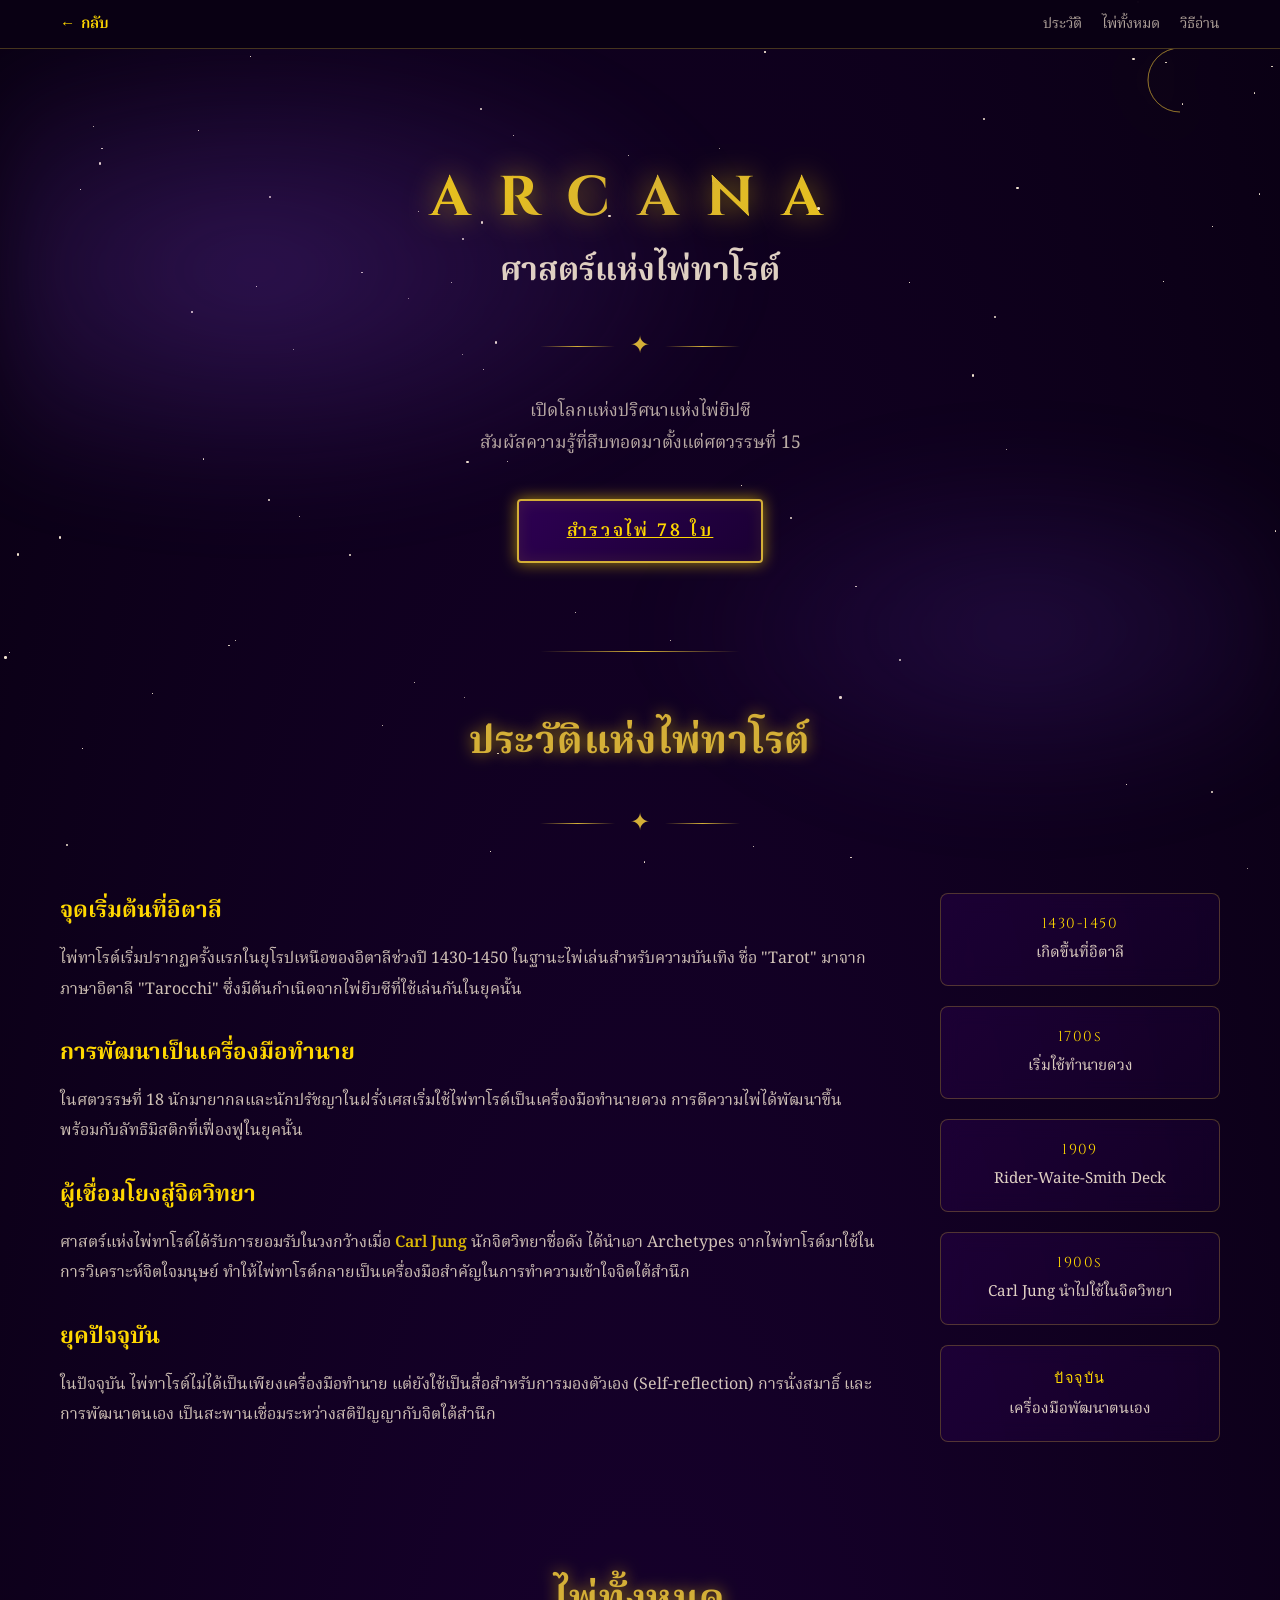
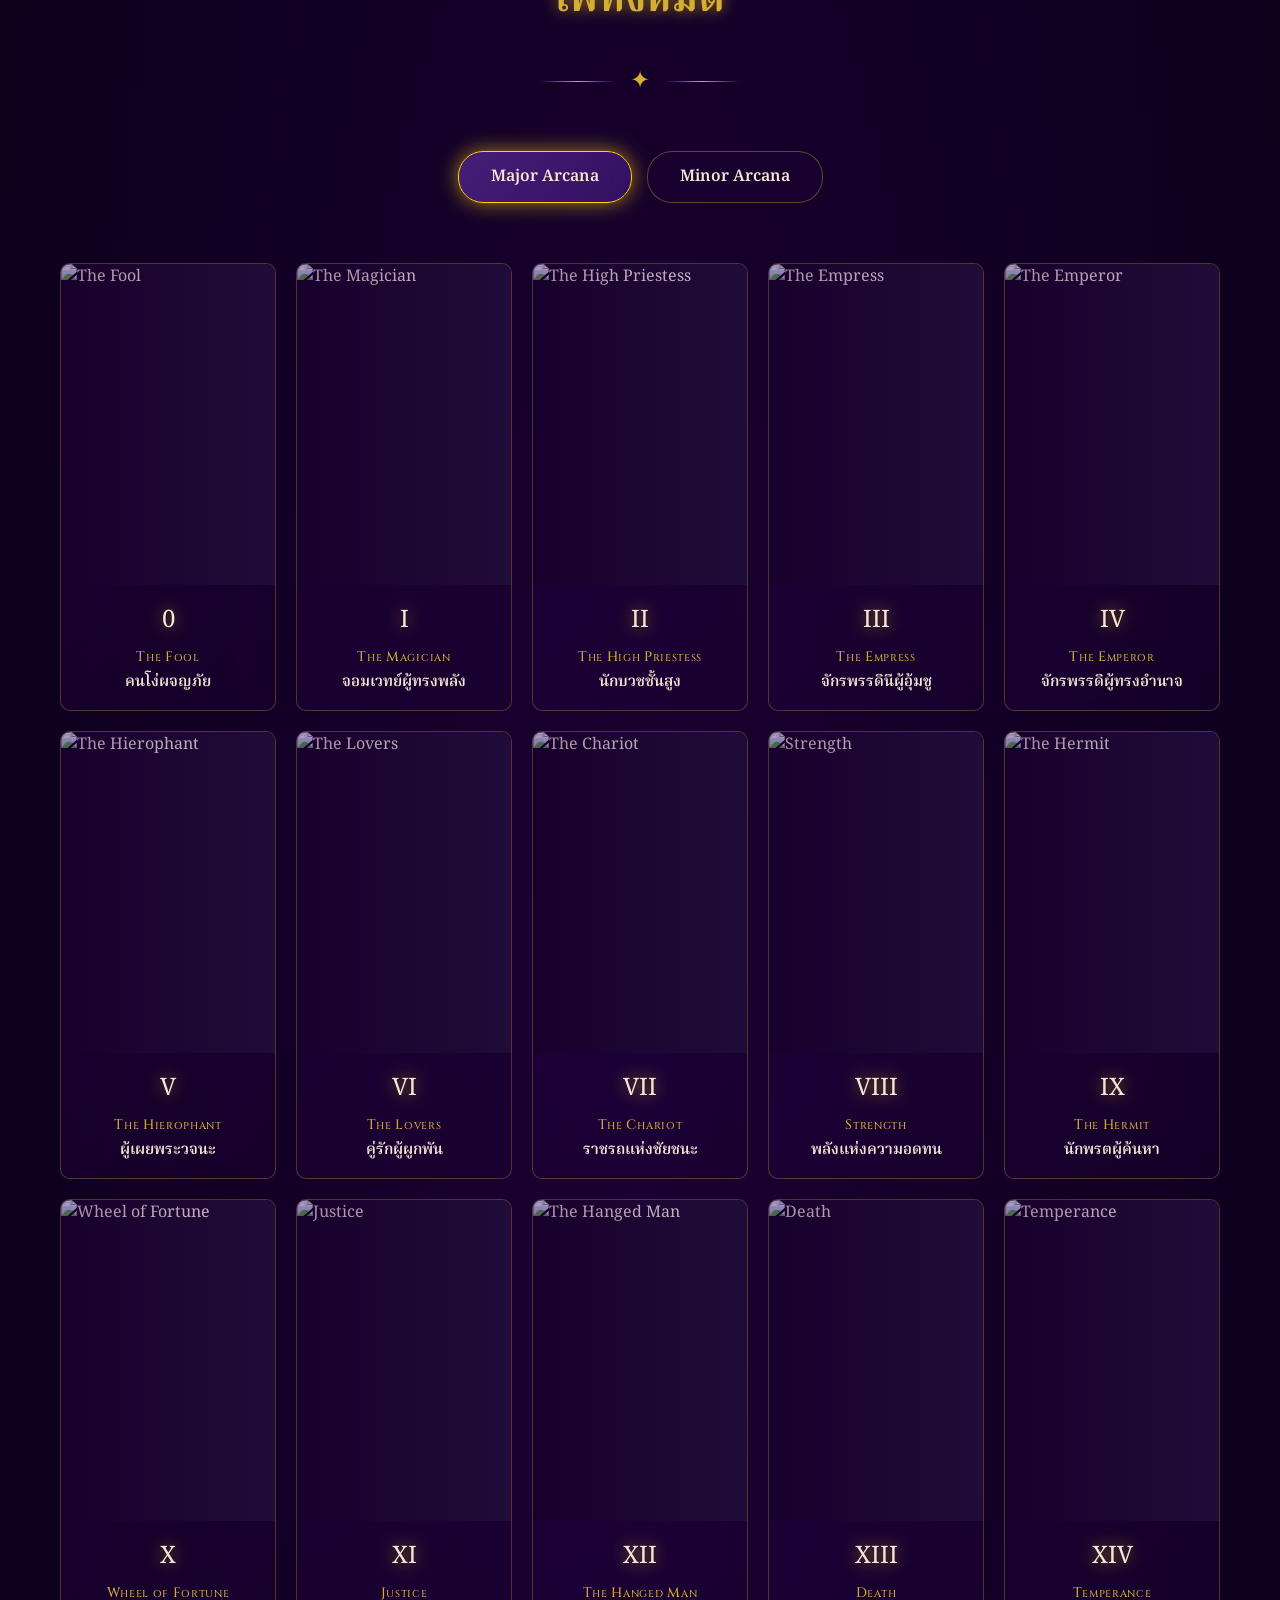
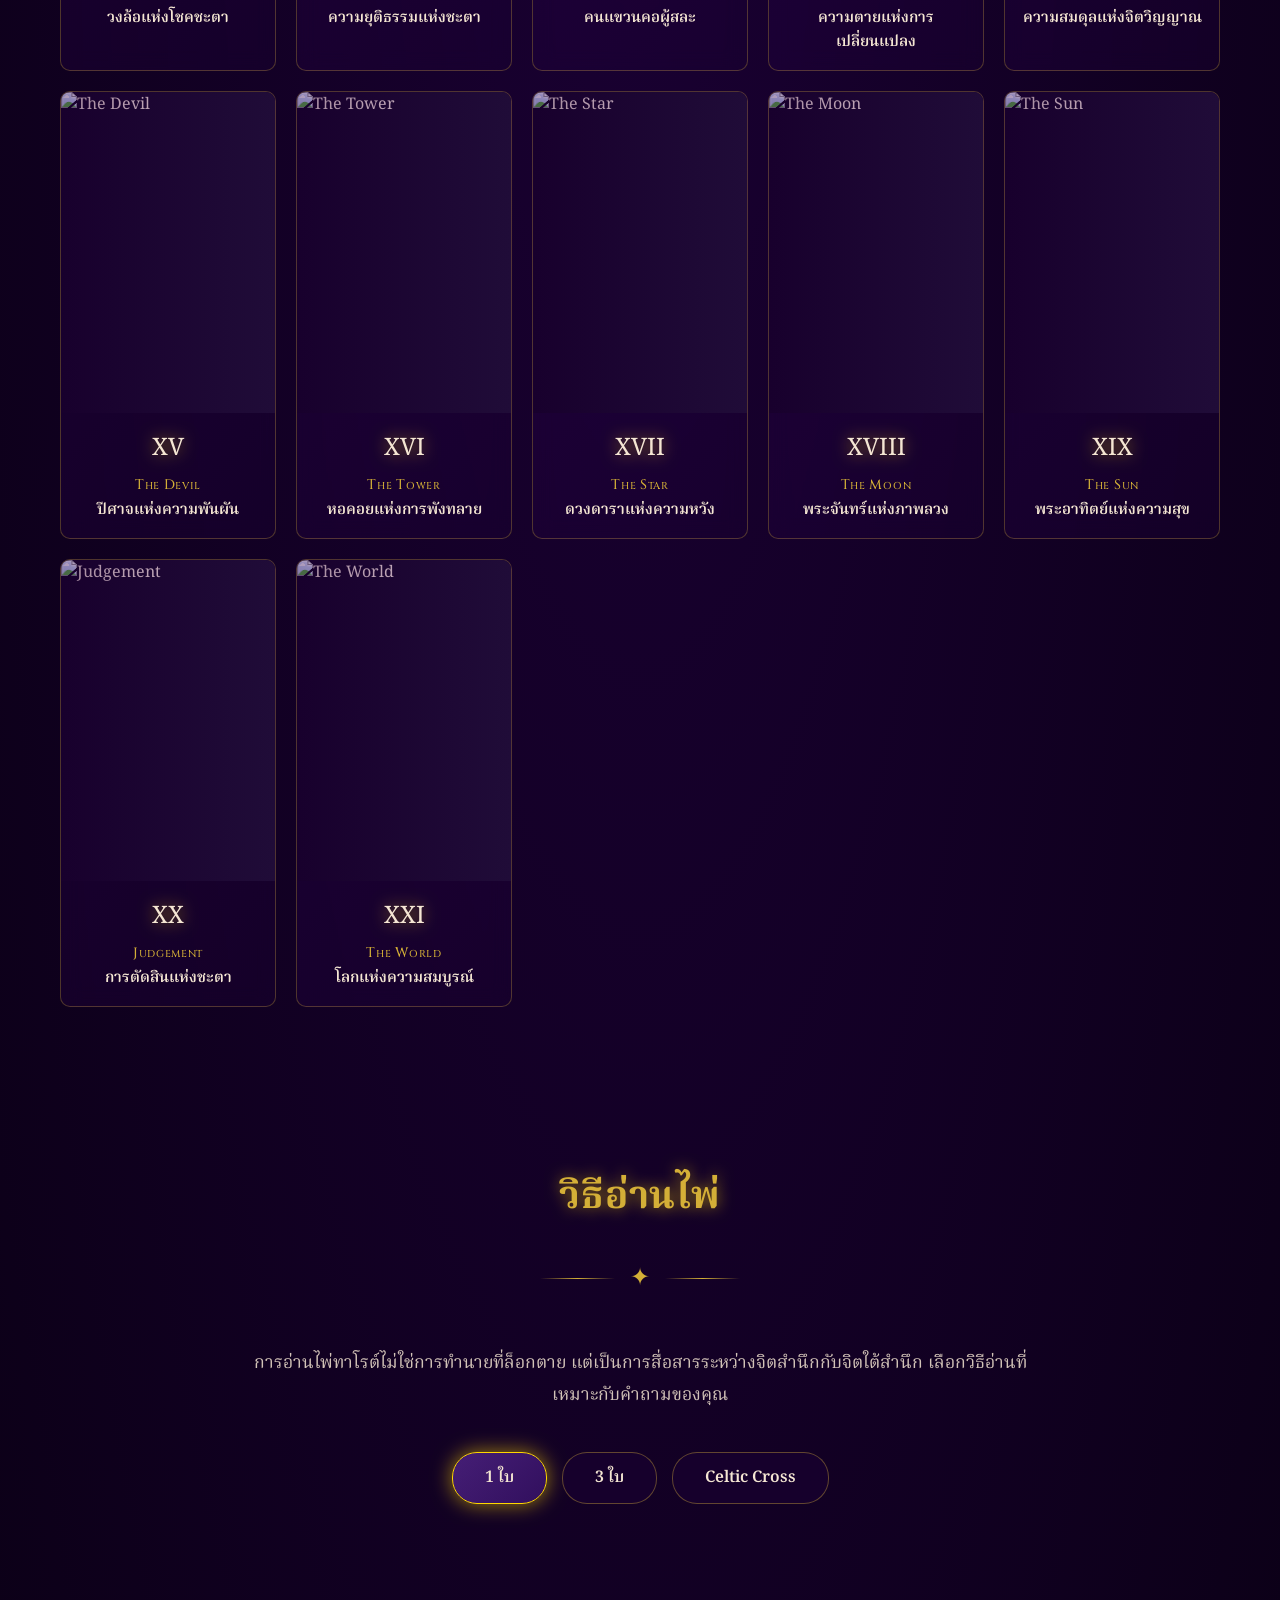
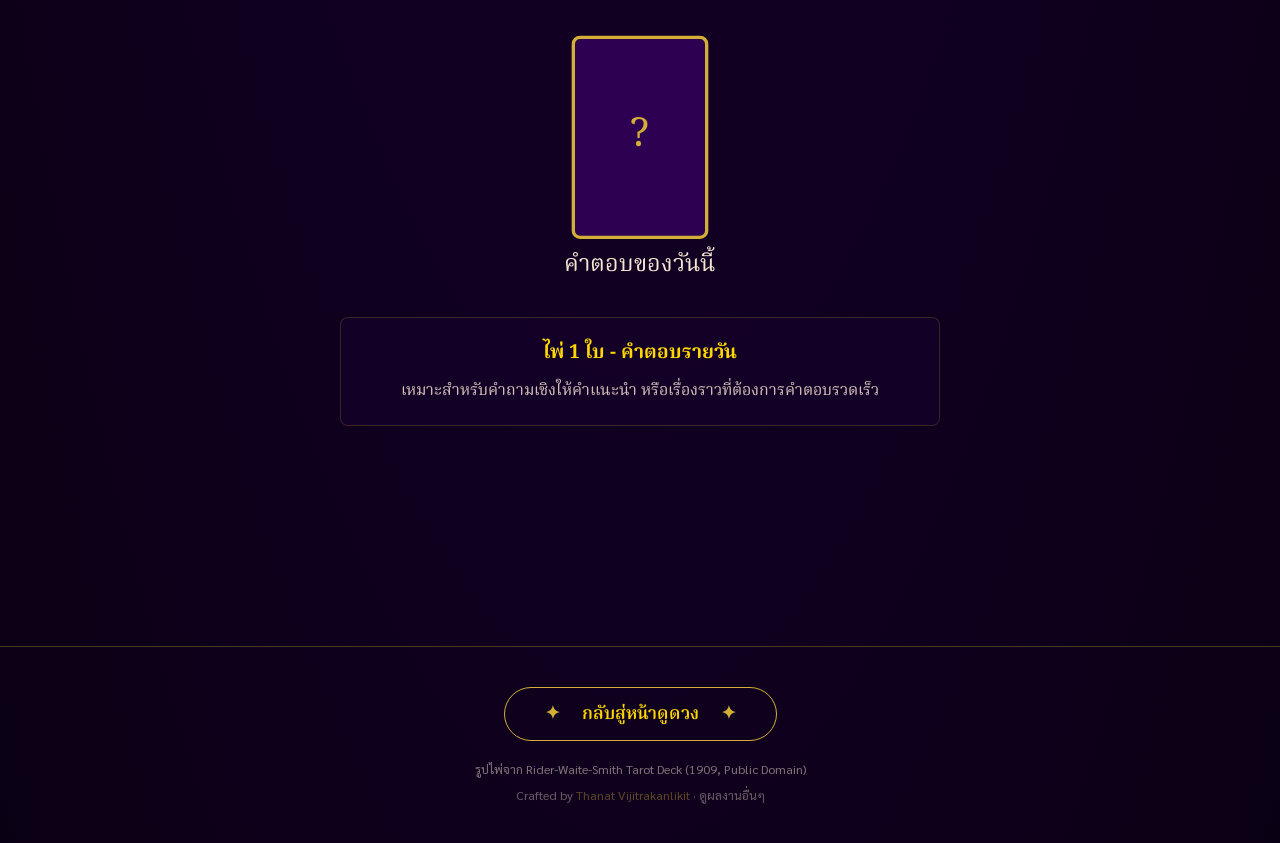
==== commit 72c02662: "update link web portfolio" ====
--- a/tarot-guide.html
+++ b/tarot-guide.html
@@ -315,6 +315,16 @@
   <p class="footer-credit">
     รูปไพ่จาก Rider-Waite-Smith Tarot Deck (1909, Public Domain)
   </p>
+  <p class="footer-credit" style="margin-top: 10px; opacity: 0.4;">
+    Crafted by
+    <a href="https://thanatvij.github.io" target="_blank" rel="noopener"
+       style="color: var(--gold); text-decoration: none; opacity: 1; transition: opacity 0.2s;"
+       onmouseover="this.style.opacity='0.7'"
+       onmouseout="this.style.opacity='1'">
+      Thanat Vijitrakanlikit
+    </a>
+    · ดูผลงานอื่นๆ
+  </p>
 </footer>
 
 <!-- Card Modal -->
@@ -343,4 +353,4 @@
 
 <script src="js/guide.js"></script>
 </body>
-</html>
+</html>
--- a/css/style.css
+++ b/css/style.css
@@ -224,6 +224,27 @@
   font-size: 1rem;
 }
 
+@media (max-width: 640px) {
+  .section-title {
+    font-size: 1.8rem;
+  }
+  .section-subtitle {
+    font-size: 0.95rem;
+    margin-bottom: 40px;
+  }
+}
+
+@media (max-width: 480px) {
+  .section-title {
+    font-size: 1.6rem;
+    margin-bottom: 12px;
+  }
+  .section-subtitle {
+    font-size: 0.9rem;
+    margin-bottom: 35px;
+  }
+}
+
 .category-grid {
   display: flex;
   flex-wrap: wrap;
@@ -236,16 +257,30 @@
 }
 
 .category-card {
-  flex: 1 1 160px;
+  flex: 1 1 120px;
   max-width: 180px;
   background: linear-gradient(135deg, rgba(45, 0, 82, 0.6) 0%, rgba(26, 0, 51, 0.6) 100%);
   border: 1.5px solid rgba(212, 175, 55, 0.4);
   border-radius: 8px;
-  padding: 28px 18px;
+  padding: 20px 12px;
   text-align: center;
   cursor: pointer;
   transition: all 0.3s ease;
   backdrop-filter: blur(10px);
+}
+
+@media (min-width: 640px) {
+  .category-card {
+    flex: 1 1 140px;
+    padding: 24px 16px;
+  }
+}
+
+@media (min-width: 768px) {
+  .category-card {
+    flex: 1 1 160px;
+    padding: 28px 18px;
+  }
 }
 
 .category-card:hover {
@@ -329,6 +364,34 @@
   color: var(--cream);
   opacity: 0.75;
   font-size: 0.95rem;
+}
+
+@media (max-width: 640px) {
+  .draw-position {
+    font-size: 1.4rem;
+  }
+  .draw-position-desc {
+    font-size: 0.9rem;
+  }
+}
+
+@media (max-width: 480px) {
+  .draw-position {
+    font-size: 1.25rem;
+    margin-bottom: 6px;
+  }
+  .draw-position-desc {
+    font-size: 0.85rem;
+  }
+}
+
+@media (max-width: 400px) {
+  .draw-position {
+    font-size: 1.15rem;
+  }
+  .draw-position-desc {
+    font-size: 0.8rem;
+  }
 }
 
 .draw-progress {
@@ -786,6 +849,43 @@
   .fan-container { height: 349px; margin: 100px 0 20px; }
   .draw-position { font-size: 1.25rem; }
   .draw-position-desc { font-size: 0.85rem; }
+
+  /* Scale up cards on mobile */
+  .fan-container {
+    transform: scale(1.15);
+  }
+  .fan-wrap {
+    transform: scale(1.15);
+  }
+}
+
+@media (max-width: 400px) {
+  .title-thai { font-size: 1.7rem; }
+  .title-main { font-size: 1.1rem; letter-spacing: 0.2em; }
+  .subtitle { font-size: 0.95rem; margin-bottom: 40px; }
+  .container { padding: 30px 12px 60px; }
+  .section-title { font-size: 1.4rem; margin-bottom: 10px; }
+  .section-subtitle { font-size: 0.85rem; margin-bottom: 30px; }
+  .category-emoji { font-size: 2rem; }
+  .category-name { font-size: 1rem; }
+  .btn-primary { padding: 14px 40px; font-size: 1rem; }
+  .fan-container {
+    height: 320px;
+    margin: 70px 0 20px;
+    transform: scale(1.15);
+    width: 100vw;
+    left: 0;
+    overflow: visible;
+  }
+  .fan-wrap { bottom: 25px; transform: scale(1.25); }
+
+  /* Scale up individual cards on small mobile */
+  .tarot-card {
+    width: 100px;
+    height: 160px;
+    left: -50px;
+    bottom: 67px;
+  }
 }
 
 /* ========================================================================
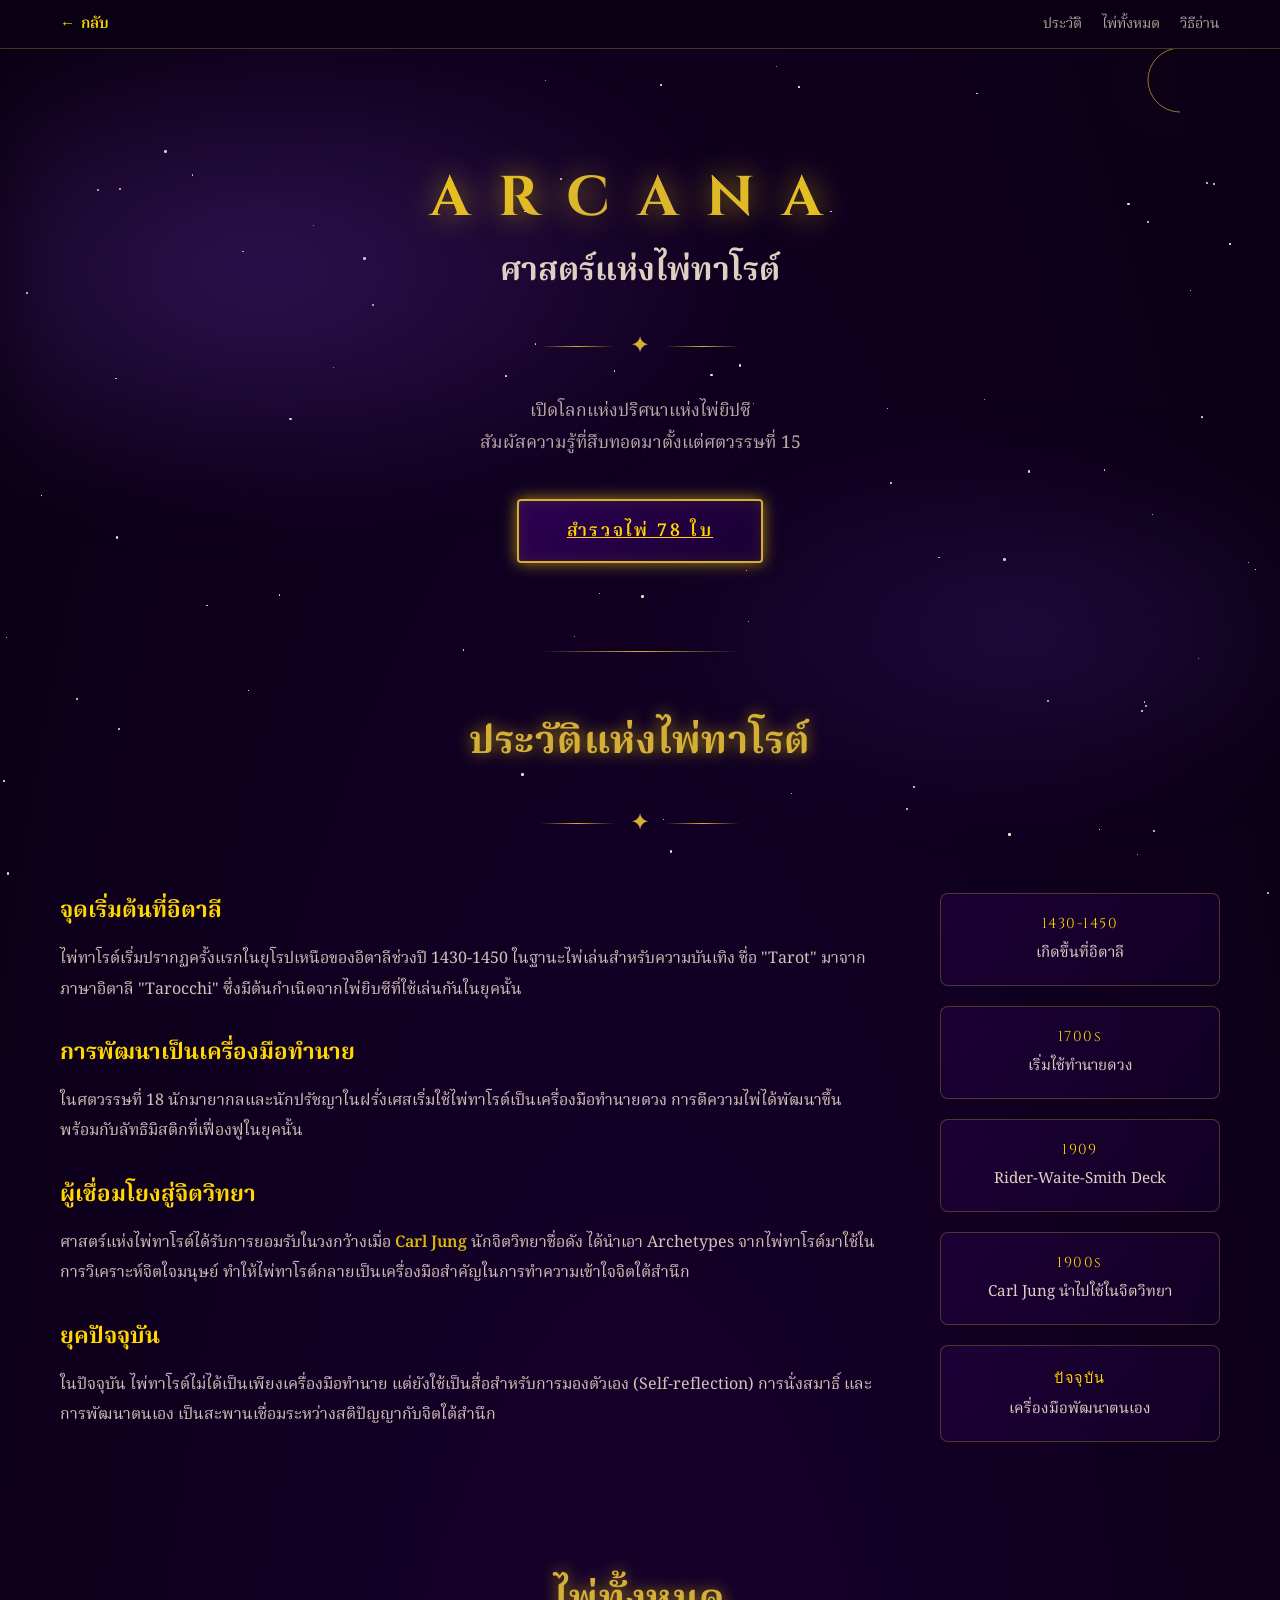
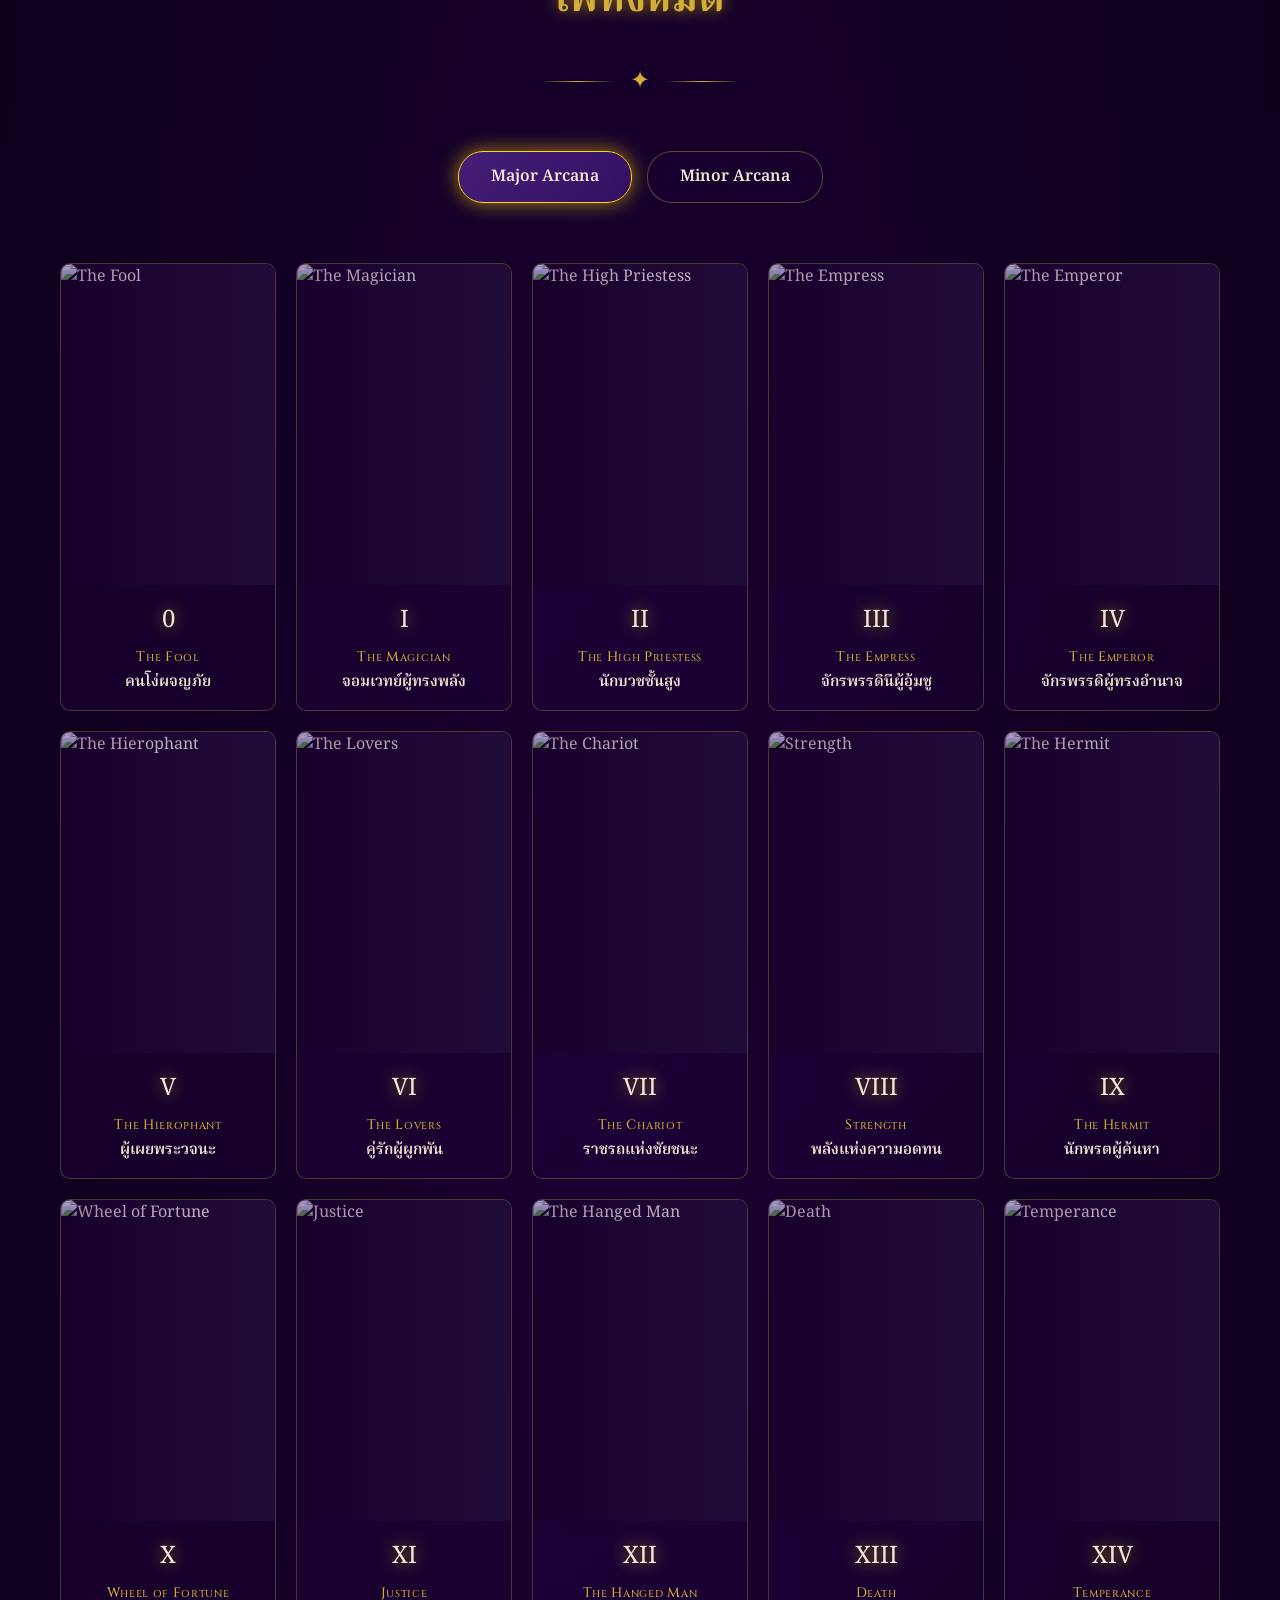
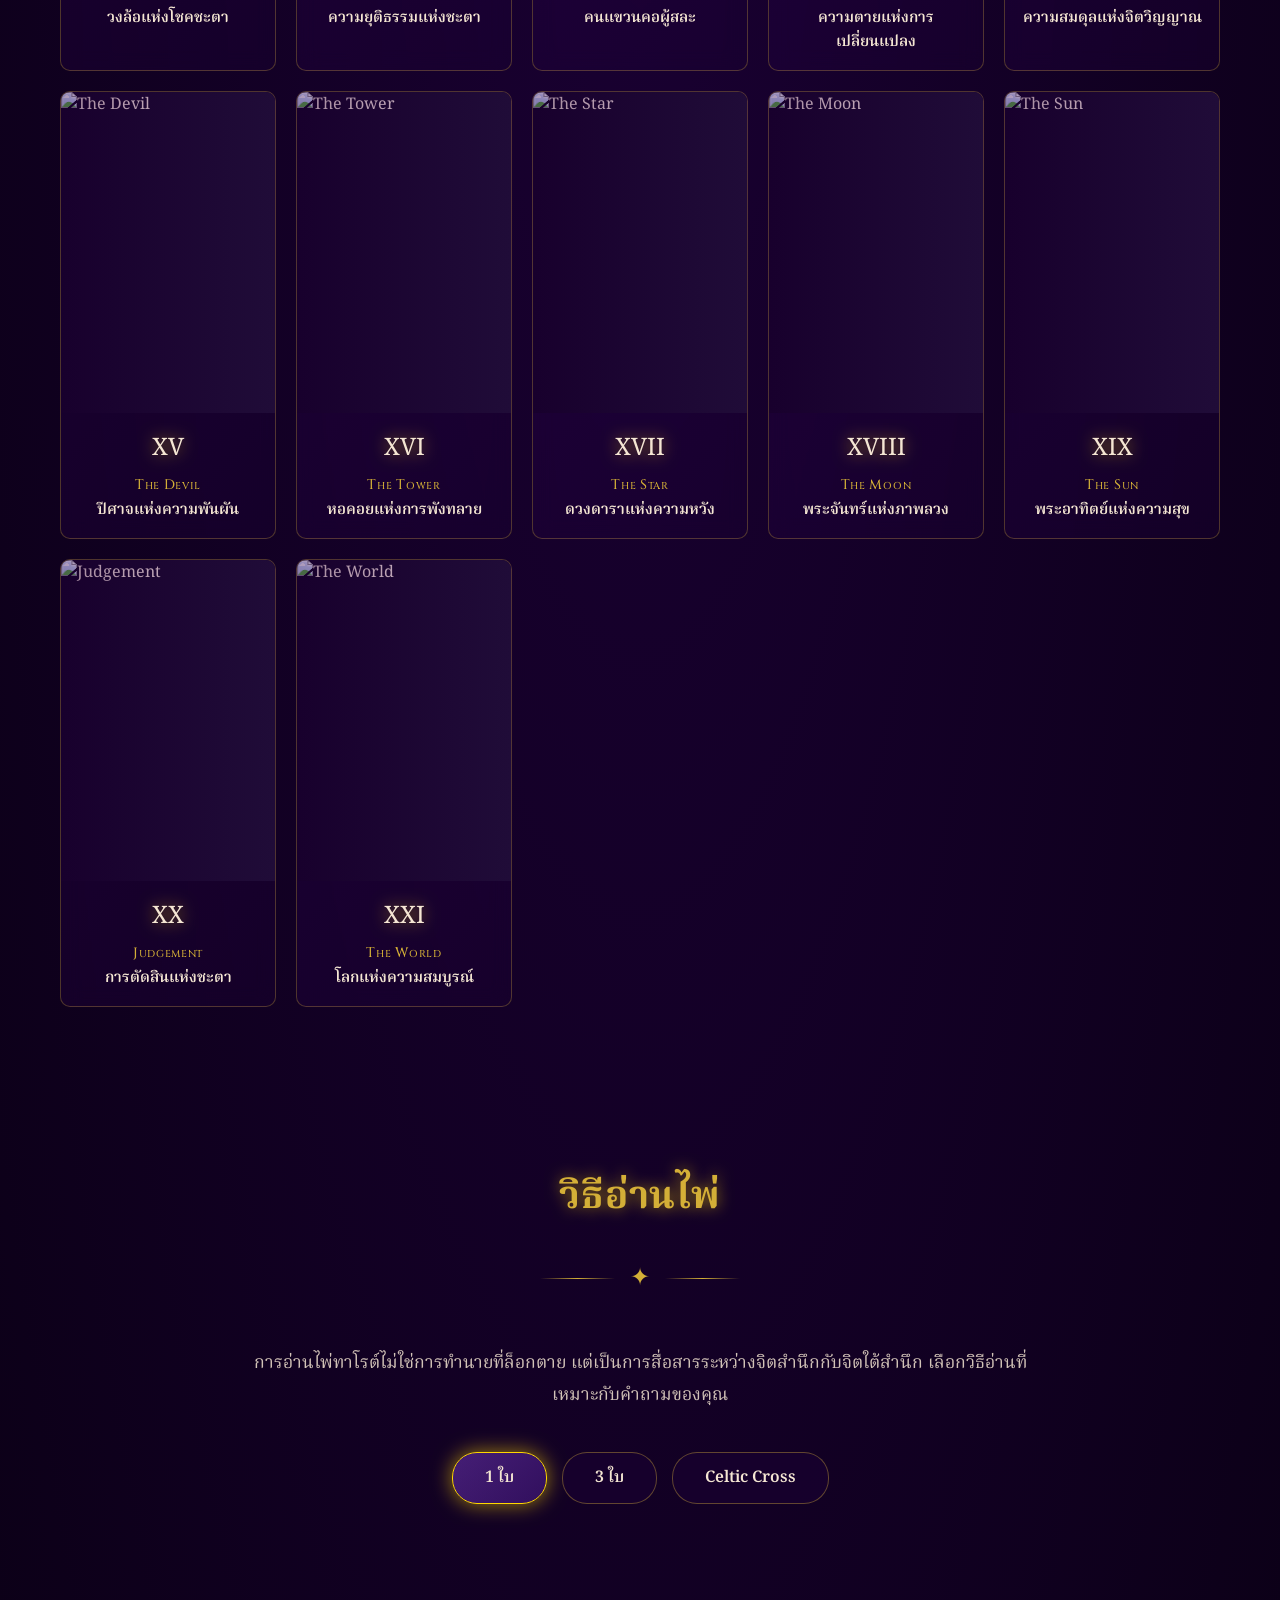
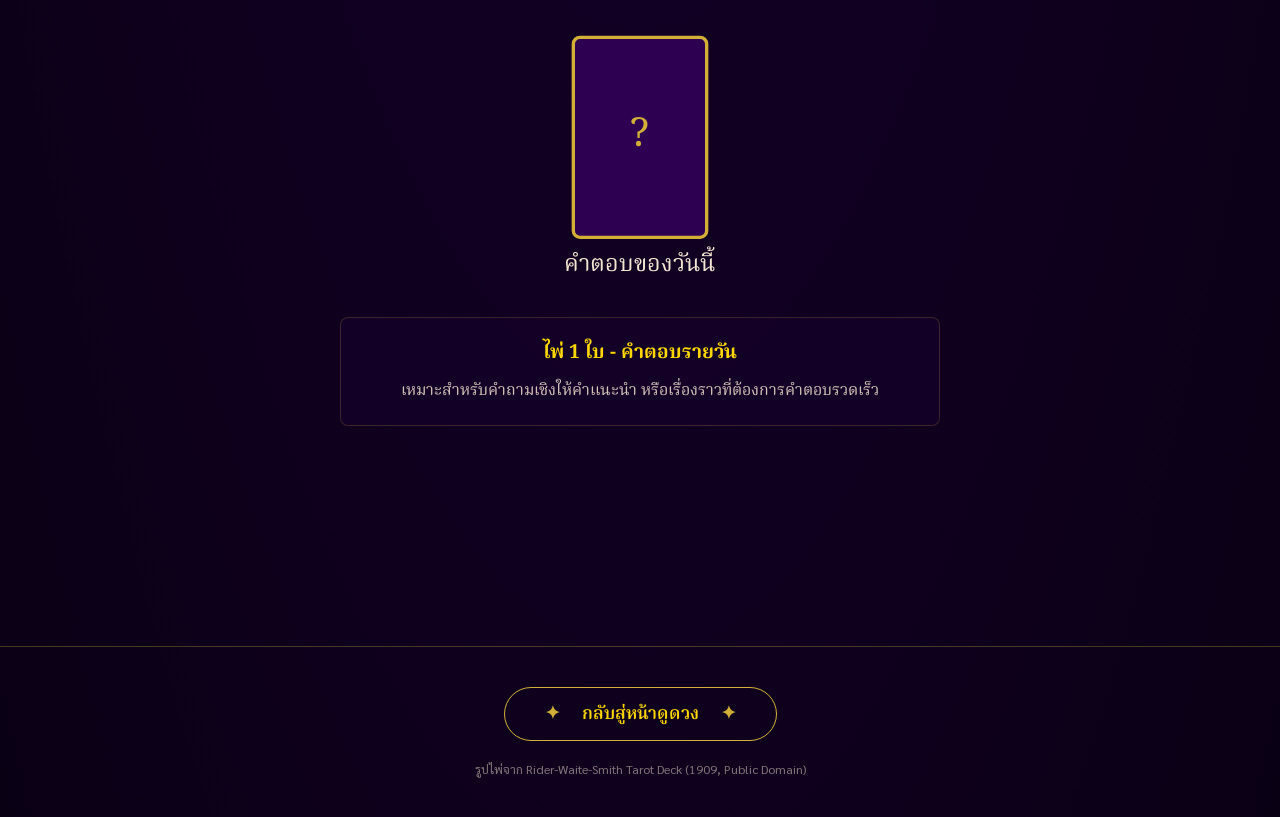
==== commit 3ed5db33: "add google analytic" ====
--- a/tarot-guide.html
+++ b/tarot-guide.html
@@ -25,6 +25,23 @@
   }
 </script>
 
+<!-- SEO Meta Tags -->
+<meta name="description" content="สารานุกรมไพ่ทาโรต์ภาษาไทย ครบ 78 ใบ Major Arcana Minor Arcana ประวัติไพ่ทาโรต์ วิธีอ่านไพ่">
+<meta name="keywords" content="สารานุกรมไพ่ทาโรต์, ความหมายไพ่ทาโรต์, Major Arcana, Minor Arcana, ไพ่ทาโรต์ภาษาไทย">
+<meta name="author" content="Thanat Vijitrakanlikit">
+<meta property="og:title" content="สารานุกรมไพ่ทาโรต์ · พยากรณ์แห่งดวงดาว">
+<meta property="og:description" content="ศาสตร์แห่งไพ่ทาโรต์ครบ 78 ใบ พร้อมประวัติและวิธีอ่านไพ่">
+<meta property="og:url" content="https://thanatvij.github.io/tarot/tarot-guide.html">
+<meta property="og:type" content="website">
+<meta name="robots" content="index, follow">
+<!-- Google Analytics -->
+<script async src="https://www.googletagmanager.com/gtag/js?id=G-4WPJ98PTW1"></script>
+<script>
+  window.dataLayer = window.dataLayer || [];
+  function gtag(){dataLayer.push(arguments);}
+  gtag('js', new Date());
+  gtag('config', 'G-4WPJ98PTW1');
+</script>
 <link rel="stylesheet" href="css/style.css">
 </head>
 <body class="guide-page">
@@ -315,16 +332,6 @@
   <p class="footer-credit">
     รูปไพ่จาก Rider-Waite-Smith Tarot Deck (1909, Public Domain)
   </p>
-  <p class="footer-credit" style="margin-top: 10px; opacity: 0.4;">
-    Crafted by
-    <a href="https://thanatvij.github.io" target="_blank" rel="noopener"
-       style="color: var(--gold); text-decoration: none; opacity: 1; transition: opacity 0.2s;"
-       onmouseover="this.style.opacity='0.7'"
-       onmouseout="this.style.opacity='1'">
-      Thanat Vijitrakanlikit
-    </a>
-    · ดูผลงานอื่นๆ
-  </p>
 </footer>
 
 <!-- Card Modal -->
